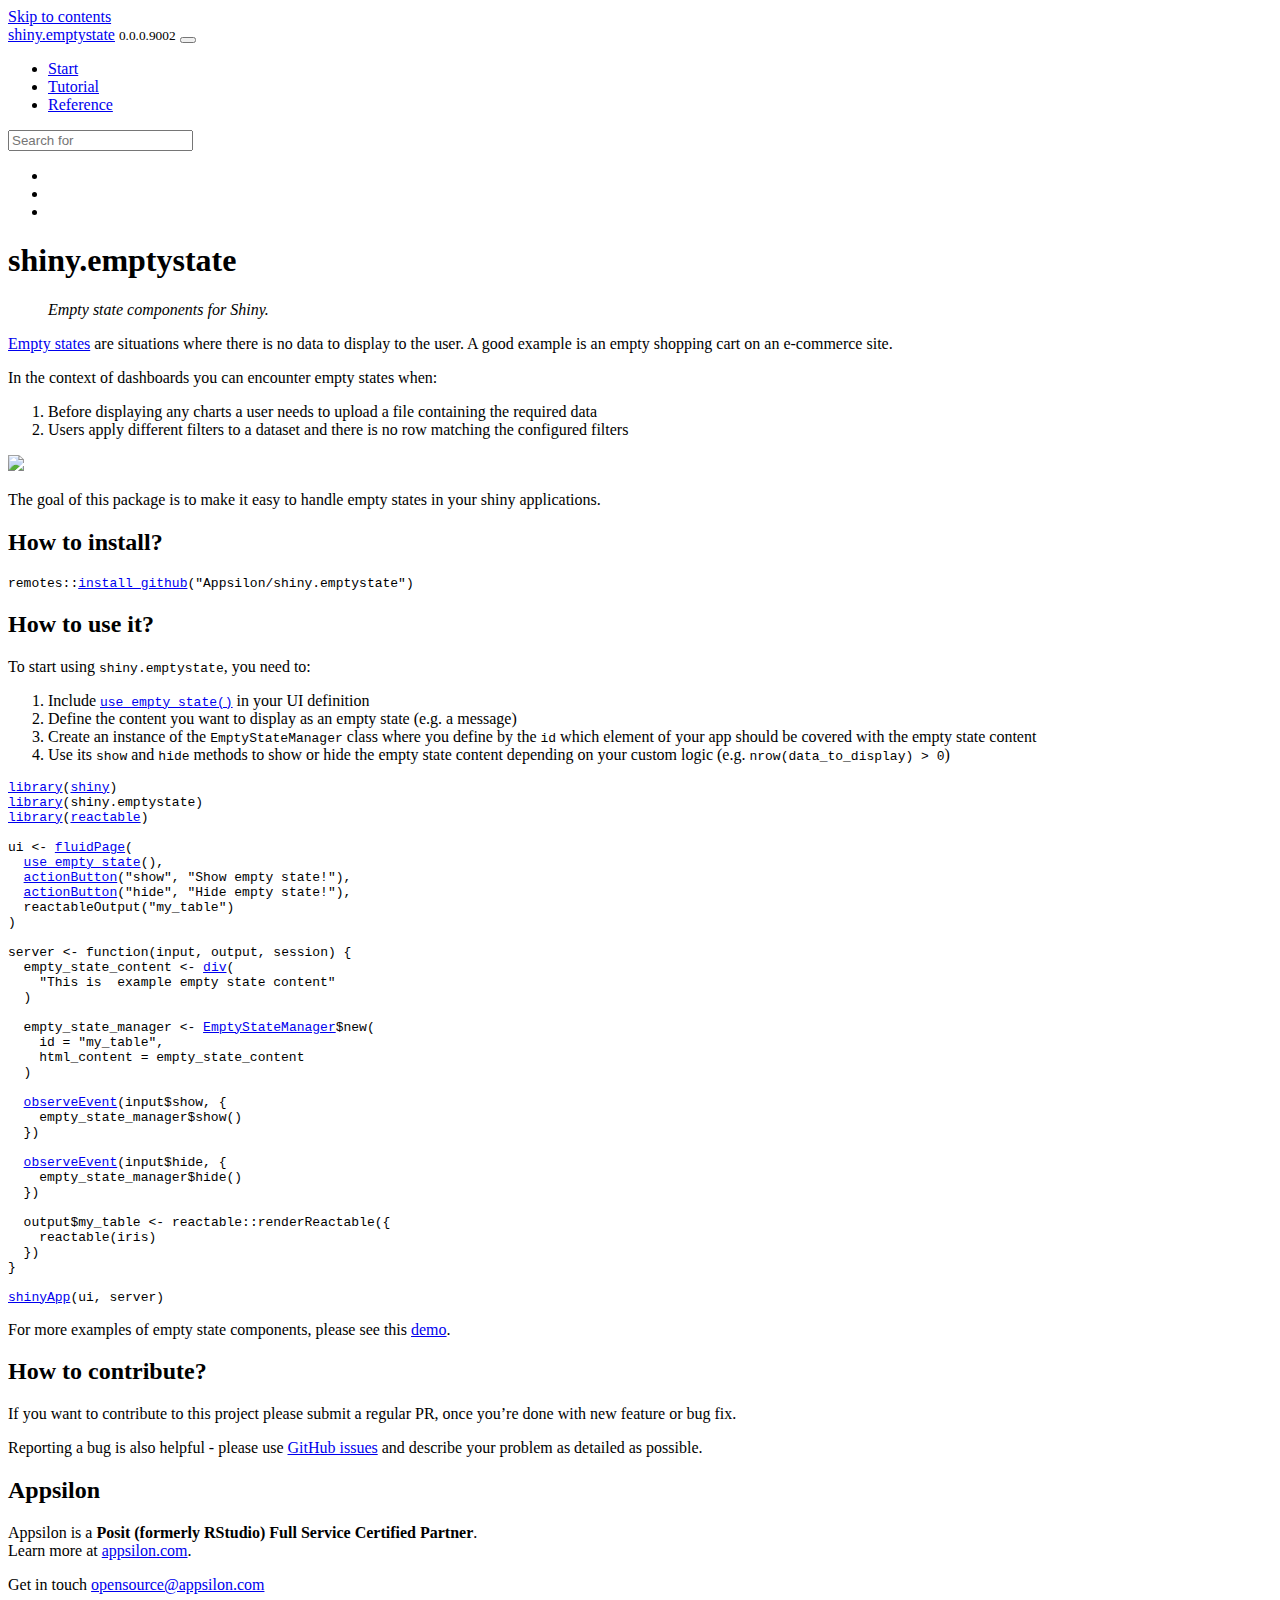
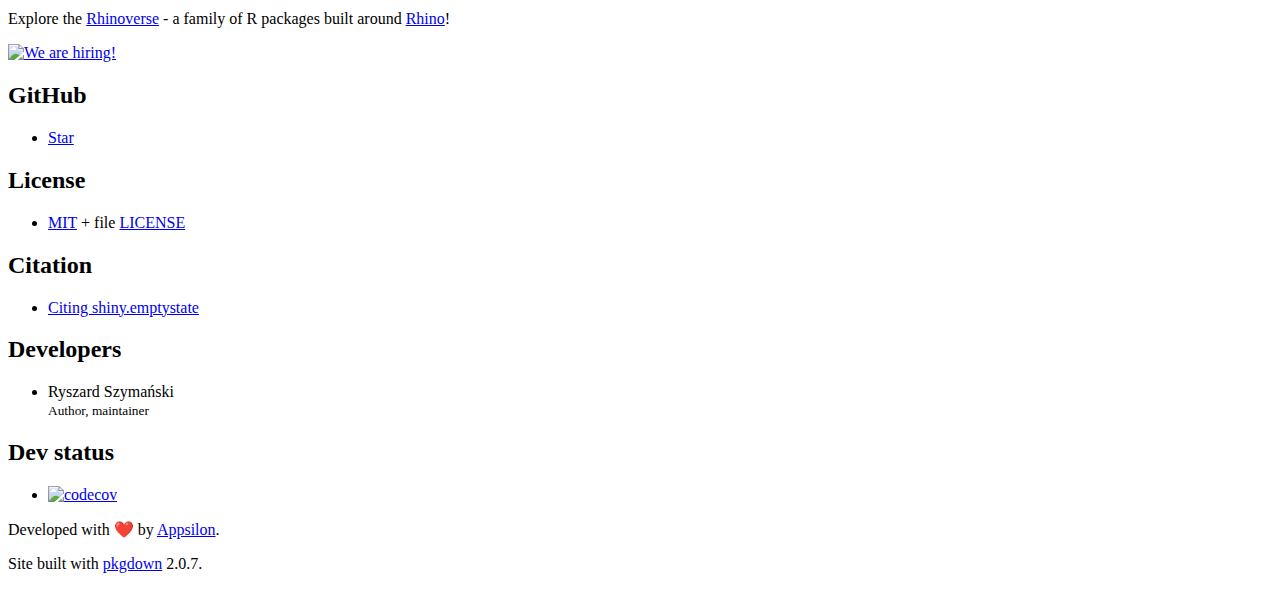
==== index.html @ c4ebd382 "Built site for shiny.emptystate: 0.0.0.9002@ca04630" ====
<!DOCTYPE html>
<!-- Generated by pkgdown: do not edit by hand --><html lang="en">
<head>
<meta http-equiv="Content-Type" content="text/html; charset=UTF-8">
<meta charset="utf-8">
<meta http-equiv="X-UA-Compatible" content="IE=edge">
<meta name="viewport" content="width=device-width, initial-scale=1, shrink-to-fit=no">
<meta name="description" content="Empty state components for Shiny.">
<title>Empty State Components for Shiny • shiny.emptystate</title>
<script src="deps/jquery-3.6.0/jquery-3.6.0.min.js"></script><meta name="viewport" content="width=device-width, initial-scale=1, shrink-to-fit=no">
<link href="deps/bootstrap-5.2.2/bootstrap.min.css" rel="stylesheet">
<script src="deps/bootstrap-5.2.2/bootstrap.bundle.min.js"></script><!-- Font Awesome icons --><link rel="stylesheet" href="https://cdnjs.cloudflare.com/ajax/libs/font-awesome/5.12.1/css/all.min.css" integrity="sha256-mmgLkCYLUQbXn0B1SRqzHar6dCnv9oZFPEC1g1cwlkk=" crossorigin="anonymous">
<link rel="stylesheet" href="https://cdnjs.cloudflare.com/ajax/libs/font-awesome/5.12.1/css/v4-shims.min.css" integrity="sha256-wZjR52fzng1pJHwx4aV2AO3yyTOXrcDW7jBpJtTwVxw=" crossorigin="anonymous">
<!-- bootstrap-toc --><script src="https://cdn.jsdelivr.net/gh/afeld/bootstrap-toc@v1.0.1/dist/bootstrap-toc.min.js" integrity="sha256-4veVQbu7//Lk5TSmc7YV48MxtMy98e26cf5MrgZYnwo=" crossorigin="anonymous"></script><!-- headroom.js --><script src="https://cdnjs.cloudflare.com/ajax/libs/headroom/0.11.0/headroom.min.js" integrity="sha256-AsUX4SJE1+yuDu5+mAVzJbuYNPHj/WroHuZ8Ir/CkE0=" crossorigin="anonymous"></script><script src="https://cdnjs.cloudflare.com/ajax/libs/headroom/0.11.0/jQuery.headroom.min.js" integrity="sha256-ZX/yNShbjqsohH1k95liqY9Gd8uOiE1S4vZc+9KQ1K4=" crossorigin="anonymous"></script><!-- clipboard.js --><script src="https://cdnjs.cloudflare.com/ajax/libs/clipboard.js/2.0.6/clipboard.min.js" integrity="sha256-inc5kl9MA1hkeYUt+EC3BhlIgyp/2jDIyBLS6k3UxPI=" crossorigin="anonymous"></script><!-- search --><script src="https://cdnjs.cloudflare.com/ajax/libs/fuse.js/6.4.6/fuse.js" integrity="sha512-zv6Ywkjyktsohkbp9bb45V6tEMoWhzFzXis+LrMehmJZZSys19Yxf1dopHx7WzIKxr5tK2dVcYmaCk2uqdjF4A==" crossorigin="anonymous"></script><script src="https://cdnjs.cloudflare.com/ajax/libs/autocomplete.js/0.38.0/autocomplete.jquery.min.js" integrity="sha512-GU9ayf+66Xx2TmpxqJpliWbT5PiGYxpaG8rfnBEk1LL8l1KGkRShhngwdXK1UgqhAzWpZHSiYPc09/NwDQIGyg==" crossorigin="anonymous"></script><script src="https://cdnjs.cloudflare.com/ajax/libs/mark.js/8.11.1/mark.min.js" integrity="sha512-5CYOlHXGh6QpOFA/TeTylKLWfB3ftPsde7AnmhuitiTX4K5SqCLBeKro6sPS8ilsz1Q4NRx3v8Ko2IBiszzdww==" crossorigin="anonymous"></script><!-- pkgdown --><script src="pkgdown.js"></script><link href="extra.css" rel="stylesheet">
<meta property="og:title" content="Empty State Components for Shiny">
<meta property="og:description" content="Empty state components for Shiny.">
<!-- mathjax --><script src="https://cdnjs.cloudflare.com/ajax/libs/mathjax/2.7.5/MathJax.js" integrity="sha256-nvJJv9wWKEm88qvoQl9ekL2J+k/RWIsaSScxxlsrv8k=" crossorigin="anonymous"></script><script src="https://cdnjs.cloudflare.com/ajax/libs/mathjax/2.7.5/config/TeX-AMS-MML_HTMLorMML.js" integrity="sha256-84DKXVJXs0/F8OTMzX4UR909+jtl4G7SPypPavF+GfA=" crossorigin="anonymous"></script><!--[if lt IE 9]>
<script src="https://oss.maxcdn.com/html5shiv/3.7.3/html5shiv.min.js"></script>
<script src="https://oss.maxcdn.com/respond/1.4.2/respond.min.js"></script>
<![endif]--><!-- Google tag (gtag.js) --><script async src="https://www.googletagmanager.com/gtag/js?id=G-HSW7SCHRHC"></script><script>
  window.dataLayer = window.dataLayer || [];
  function gtag(){dataLayer.push(arguments);}
  gtag('js', new Date());

  gtag('config', 'G-HSW7SCHRHC');
</script><!-- Google tag (gtag.js) --><script async src="https://www.googletagmanager.com/gtag/js?id=G-FQQZL5V93G"></script><script>
  window.dataLayer = window.dataLayer || [];
  function gtag(){dataLayer.push(arguments);}
  gtag('js', new Date());
  gtag('config', 'G-FQQZL5V93G');
</script><script async defer src="https://buttons.github.io/buttons.js"></script>
</head>
<body>
    <a href="#main" class="visually-hidden-focusable">Skip to contents</a>
    

    <nav class="navbar fixed-top navbar-dark navbar-expand-lg bg-primary"><div class="container">
    
    <a class="navbar-brand me-2" href="index.html">shiny.emptystate</a>

    <small class="nav-text text-muted me-auto" data-bs-toggle="tooltip" data-bs-placement="bottom" title="">0.0.0.9002</small>

    <a href="https://rhinoverse.dev" class="external-link home"><i class="fa fa-lg fa-chevron-left"></i></a>

    <button class="navbar-toggler" type="button" data-bs-toggle="collapse" data-bs-target="#navbar" aria-controls="navbar" aria-expanded="false" aria-label="Toggle navigation">
      <span class="navbar-toggler-icon"></span>
    </button>

    <div id="navbar" class="collapse navbar-collapse ms-3">
      <ul class="navbar-nav me-auto">
<li class="active nav-item">
  <a class="nav-link" href="index.html">
    <span class="fa fa-home"></span>
     
    Start
  </a>
</li>
<li class="nav-item">
  <a class="nav-link" href="articles/use-undraw-drawkit-image.html">
    <span class="fa fa-university"></span>
     
    Tutorial
  </a>
</li>
<li class="nav-item">
  <a class="nav-link" href="reference/index.html">
    <span class="fa fa-file-code-o"></span>
     
    Reference
  </a>
</li>
      </ul>
<form class="form-inline my-2 my-lg-0" role="search">
        <input type="search" class="form-control me-sm-2" aria-label="Toggle navigation" name="search-input" data-search-index="search.json" id="search-input" placeholder="Search for" autocomplete="off">
</form>

      <ul class="navbar-nav">
<li class="nav-item">
  <a class="external-link nav-link" href="https://github.com/Appsilon/shiny.emptystate">
    <span class="fa fa-github fa-lg"></span>
     
  </a>
</li>
<li class="nav-item">
  <a class="external-link nav-link" href="https://twitter.com/Appsilon">
    <span class="fa fa-twitter fa-lg"></span>
     
  </a>
</li>
<li class="nav-item">
  <a class="external-link nav-link" href="https://fosstodon.org/@appsilon">
    <span class="fab fa fab fa-mastodon fa-lg"></span>
     
  </a>
</li>
      </ul>
</div>

    
  </div>
</nav><div class="container template-home">
<div class="row">
  <main id="main" class="col-md-9"><div class="section level1">
<div class="page-header"><h1 id="shinyemptystate">shiny.emptystate<a class="anchor" aria-label="anchor" href="#shinyemptystate"></a>
</h1></div>
<blockquote>
<p><em>Empty state components for Shiny.</em></p>
</blockquote>
<!-- badges: start -->

<p><a href="https://www.nngroup.com/articles/empty-state-interface-design/" class="external-link">Empty states</a> are situations where there is no data to display to the user. A good example is an empty shopping cart on an e-commerce site.</p>
<p>In the context of dashboards you can encounter empty states when:</p>
<ol style="list-style-type: decimal">
<li>Before displaying any charts a user needs to upload a file containing the required data</li>
<li>Users apply different filters to a dataset and there is no row matching the configured filters</li>
</ol>
<p><img src="./reference/figures/file_upload_empty_state_example.gif"></p>
<p>The goal of this package is to make it easy to handle empty states in your shiny applications.</p>
<div class="section level2">
<h2 id="how-to-install">How to install?<a class="anchor" aria-label="anchor" href="#how-to-install"></a>
</h2>
<div class="sourceCode" id="cb1"><pre class="downlit sourceCode r">
<code class="sourceCode R"><span><span class="fu">remotes</span><span class="fu">::</span><span class="fu"><a href="https://remotes.r-lib.org/reference/install_github.html" class="external-link">install_github</a></span><span class="op">(</span><span class="st">"Appsilon/shiny.emptystate"</span><span class="op">)</span></span></code></pre></div>
</div>
<div class="section level2">
<h2 id="how-to-use-it">How to use it?<a class="anchor" aria-label="anchor" href="#how-to-use-it"></a>
</h2>
<p>To start using <code>shiny.emptystate</code>, you need to:</p>
<ol style="list-style-type: decimal">
<li>Include <code><a href="reference/use_empty_state.html">use_empty_state()</a></code> in your UI definition</li>
<li>Define the content you want to display as an empty state (e.g. a message)</li>
<li>Create an instance of the <code>EmptyStateManager</code> class where you define by the <code>id</code> which element of your app should be covered with the empty state content</li>
<li>Use its <code>show</code> and <code>hide</code> methods to show or hide the empty state content depending on your custom logic (e.g. <code>nrow(data_to_display) &gt; 0</code>)</li>
</ol>
<div class="sourceCode" id="cb2"><pre class="downlit sourceCode r">
<code class="sourceCode R"><span><span class="kw"><a href="https://rdrr.io/r/base/library.html" class="external-link">library</a></span><span class="op">(</span><span class="va"><a href="https://shiny.posit.co/" class="external-link">shiny</a></span><span class="op">)</span></span>
<span><span class="kw"><a href="https://rdrr.io/r/base/library.html" class="external-link">library</a></span><span class="op">(</span><span class="va">shiny.emptystate</span><span class="op">)</span></span>
<span><span class="kw"><a href="https://rdrr.io/r/base/library.html" class="external-link">library</a></span><span class="op">(</span><span class="va"><a href="https://glin.github.io/reactable/" class="external-link">reactable</a></span><span class="op">)</span></span>
<span></span>
<span><span class="va">ui</span> <span class="op">&lt;-</span> <span class="fu"><a href="https://rdrr.io/pkg/shiny/man/fluidPage.html" class="external-link">fluidPage</a></span><span class="op">(</span></span>
<span>  <span class="fu"><a href="reference/use_empty_state.html">use_empty_state</a></span><span class="op">(</span><span class="op">)</span>,</span>
<span>  <span class="fu"><a href="https://rdrr.io/pkg/shiny/man/actionButton.html" class="external-link">actionButton</a></span><span class="op">(</span><span class="st">"show"</span>, <span class="st">"Show empty state!"</span><span class="op">)</span>,</span>
<span>  <span class="fu"><a href="https://rdrr.io/pkg/shiny/man/actionButton.html" class="external-link">actionButton</a></span><span class="op">(</span><span class="st">"hide"</span>, <span class="st">"Hide empty state!"</span><span class="op">)</span>,</span>
<span>  <span class="fu">reactableOutput</span><span class="op">(</span><span class="st">"my_table"</span><span class="op">)</span></span>
<span><span class="op">)</span></span>
<span></span>
<span><span class="va">server</span> <span class="op">&lt;-</span> <span class="kw">function</span><span class="op">(</span><span class="va">input</span>, <span class="va">output</span>, <span class="va">session</span><span class="op">)</span> <span class="op">{</span></span>
<span>  <span class="va">empty_state_content</span> <span class="op">&lt;-</span> <span class="fu"><a href="https://rstudio.github.io/htmltools/reference/builder.html" class="external-link">div</a></span><span class="op">(</span></span>
<span>    <span class="st">"This is  example empty state content"</span></span>
<span>  <span class="op">)</span></span>
<span></span>
<span>  <span class="va">empty_state_manager</span> <span class="op">&lt;-</span> <span class="va"><a href="reference/EmptyStateManager.html">EmptyStateManager</a></span><span class="op">$</span><span class="fu">new</span><span class="op">(</span></span>
<span>    id <span class="op">=</span> <span class="st">"my_table"</span>,</span>
<span>    html_content <span class="op">=</span> <span class="va">empty_state_content</span></span>
<span>  <span class="op">)</span></span>
<span></span>
<span>  <span class="fu"><a href="https://rdrr.io/pkg/shiny/man/observeEvent.html" class="external-link">observeEvent</a></span><span class="op">(</span><span class="va">input</span><span class="op">$</span><span class="va">show</span>, <span class="op">{</span></span>
<span>    <span class="va">empty_state_manager</span><span class="op">$</span><span class="fu">show</span><span class="op">(</span><span class="op">)</span></span>
<span>  <span class="op">}</span><span class="op">)</span></span>
<span></span>
<span>  <span class="fu"><a href="https://rdrr.io/pkg/shiny/man/observeEvent.html" class="external-link">observeEvent</a></span><span class="op">(</span><span class="va">input</span><span class="op">$</span><span class="va">hide</span>, <span class="op">{</span></span>
<span>    <span class="va">empty_state_manager</span><span class="op">$</span><span class="fu">hide</span><span class="op">(</span><span class="op">)</span></span>
<span>  <span class="op">}</span><span class="op">)</span></span>
<span></span>
<span>  <span class="va">output</span><span class="op">$</span><span class="va">my_table</span> <span class="op">&lt;-</span> <span class="fu">reactable</span><span class="fu">::</span><span class="fu">renderReactable</span><span class="op">(</span><span class="op">{</span></span>
<span>    <span class="fu">reactable</span><span class="op">(</span><span class="va">iris</span><span class="op">)</span></span>
<span>  <span class="op">}</span><span class="op">)</span></span>
<span><span class="op">}</span></span>
<span></span>
<span><span class="fu"><a href="https://rdrr.io/pkg/shiny/man/shinyApp.html" class="external-link">shinyApp</a></span><span class="op">(</span><span class="va">ui</span>, <span class="va">server</span><span class="op">)</span></span></code></pre></div>
<p>For more examples of empty state components, please see this <a href="https://connect.appsilon.com/shiny-emptystate-demo/" class="external-link">demo</a>.</p>
</div>
<div class="section level2">
<h2 id="how-to-contribute">How to contribute?<a class="anchor" aria-label="anchor" href="#how-to-contribute"></a>
</h2>
<p>If you want to contribute to this project please submit a regular PR, once you’re done with new feature or bug fix.</p>
<p>Reporting a bug is also helpful - please use <a href="https://github.com/Appsilon/shiny.emptystate/issues" class="external-link">GitHub issues</a> and describe your problem as detailed as possible.</p>
</div>
<div class="section level2">
<h2 id="appsilon">Appsilon<a class="anchor" aria-label="anchor" href="#appsilon"></a>
</h2>
<p><img src="https://avatars0.githubusercontent.com/u/6096772" align="right" alt="" width="6%"></p>
<p>Appsilon is a <strong>Posit (formerly RStudio) Full Service Certified Partner</strong>.<br> Learn more at <a href="https://appsilon.com" class="external-link">appsilon.com</a>.</p>
<p>Get in touch <a href="mailto:opensource@appsilon.com">opensource@appsilon.com</a></p>
<p>Explore the <a href="https://rhinoverse.dev" class="external-link">Rhinoverse</a> - a family of R packages built around <a href="https://appsilon.github.io/rhino/" class="external-link">Rhino</a>!</p>
<p><a href="https://appsilon.com/careers/" target="_blank" class="external-link"><img src="https://raw.githubusercontent.com/Appsilon/website-cdn/gh-pages/WeAreHiring1.png" alt="We are hiring!"></a></p>
</div>
</div>
  </main><aside class="col-md-3"><div class="github">
<h2 data-toc-skip>GitHub</h2>
<ul class="list-unstyled">
<li><p><a class="external-link github-button" href="https://github.com/appsilon/shiny.emptystate" data-size="large" data-show-count="true" aria-label="Star appsilon/shiny.emptystate on GitHub">Star</a></p></li>
</ul>
</div>

<div class="license">
<h2 data-toc-skip>License</h2>
<ul class="list-unstyled">
<li>
<a href="https://opensource.org/licenses/mit-license.php" class="external-link">MIT</a> + file <a href="LICENSE-text.html">LICENSE</a>
</li>
</ul>
</div>


<div class="citation">
<h2 data-toc-skip>Citation</h2>
<ul class="list-unstyled">
<li><a href="authors.html#citation">Citing shiny.emptystate</a></li>
</ul>
</div>

<div class="developers">
<h2 data-toc-skip>Developers</h2>
<ul class="list-unstyled">
<li>Ryszard Szymański <br><small class="roles"> Author, maintainer </small>  </li>
</ul>
</div>

<div class="dev-status">
<h2 data-toc-skip>Dev status</h2>
<ul class="list-unstyled">
<li><a href="https://app.codecov.io/gh/Appsilon/shiny.emptystate/" class="external-link"><img src="https://codecov.io/gh/Appsilon/shiny.emptystate/branch/main/graph/badge.svg" alt="codecov"></a></li>
</ul>
</div>

  </aside>
</div>


    <footer><div class="pkgdown-footer-left">
  <p></p>
<p>Developed with <span class="emoji" data-emoji="heart">❤️</span> by <a href="https://appsilon.com" class="external-link">Appsilon</a>.</p>
</div>

<div class="pkgdown-footer-right">
  <p></p>
<p>Site built with <a href="https://pkgdown.r-lib.org/" class="external-link">pkgdown</a> 2.0.7.</p>
</div>

    </footer>
</div>

  

  

  </body>
</html>
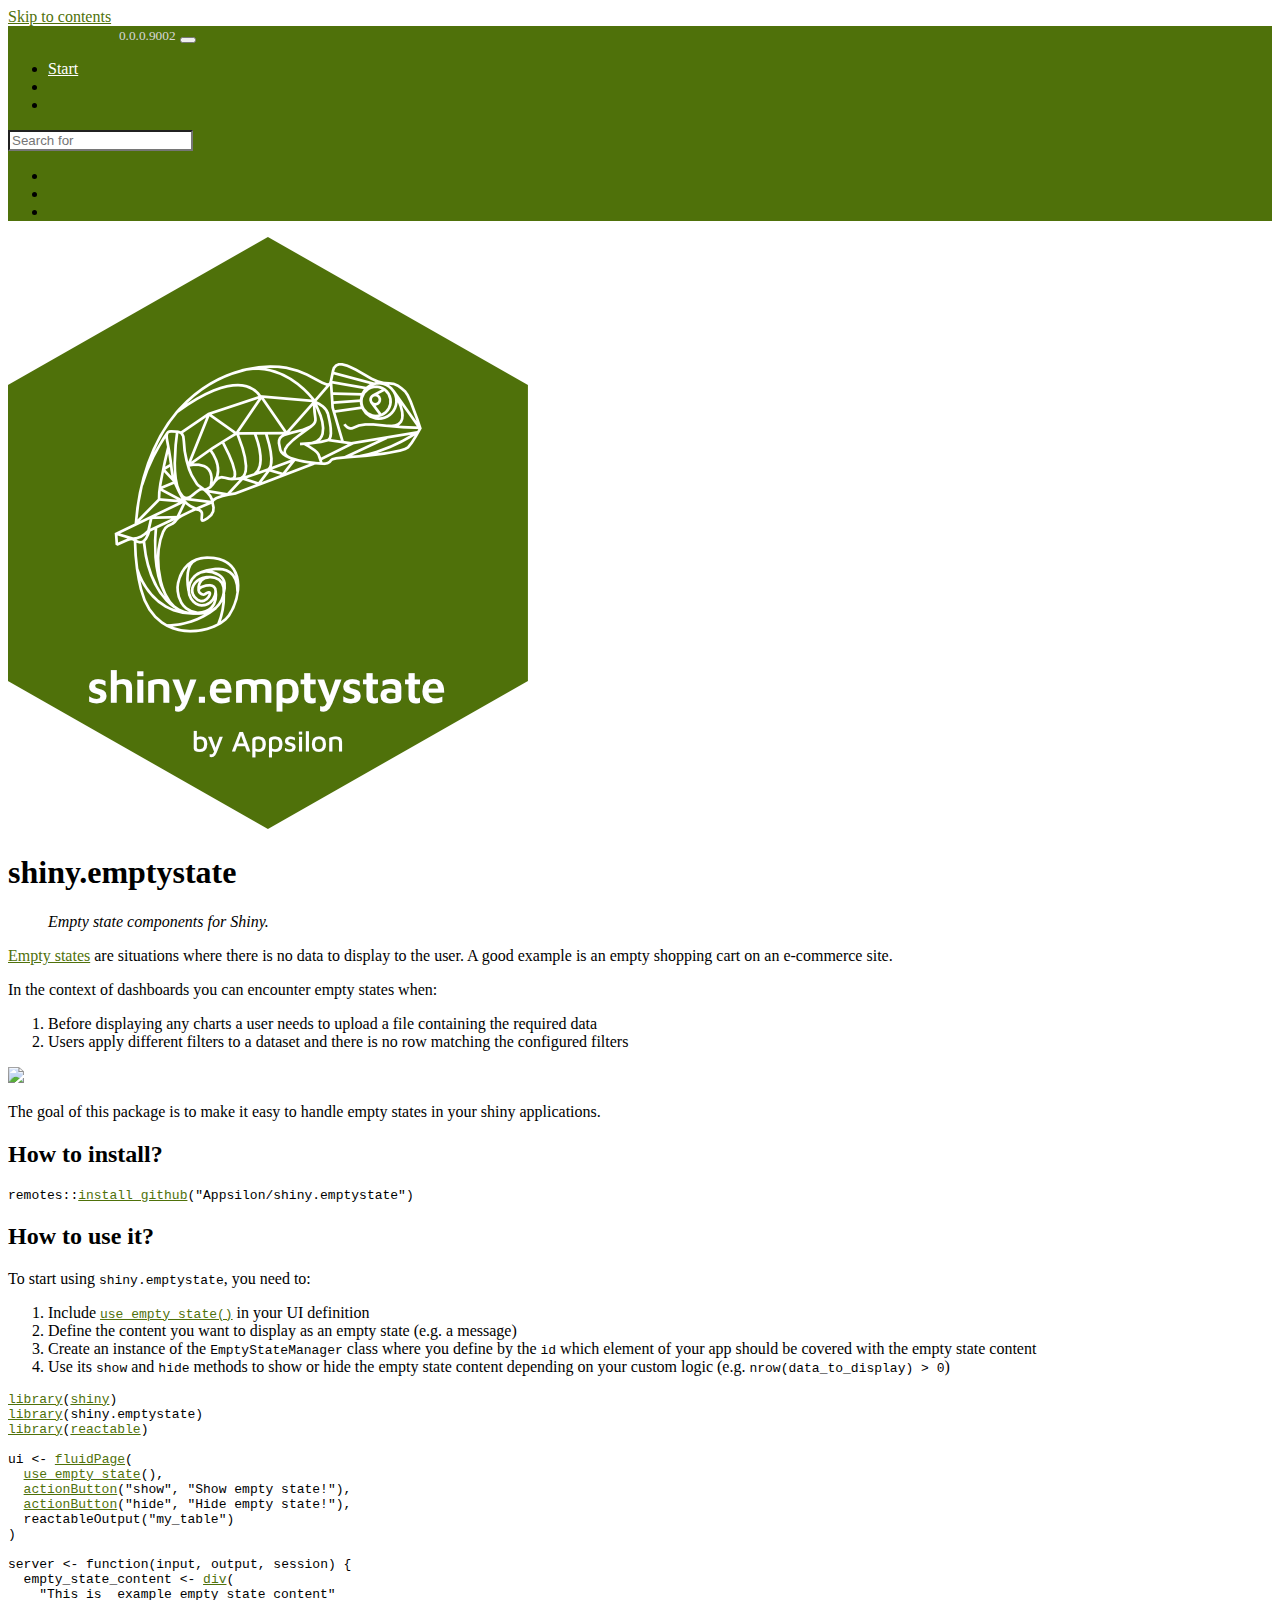
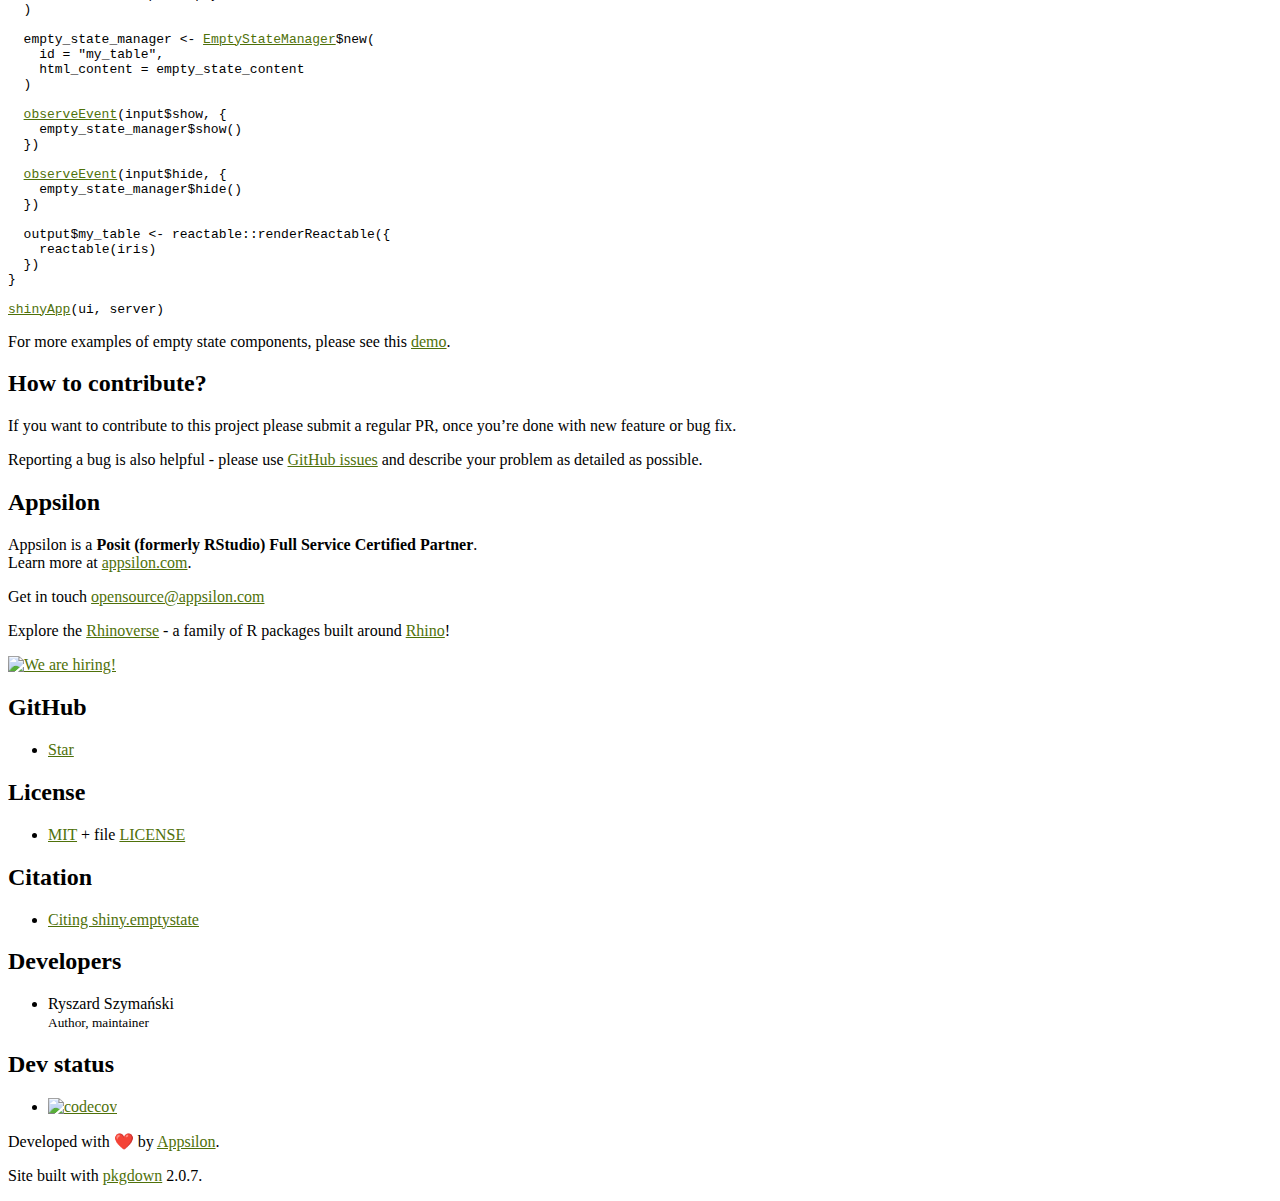
==== commit 633f5ffd: "Built site for shiny.emptystate: 0.0.0.9002@f5397f0" ====
--- a/index.html
+++ b/index.html
@@ -7,6 +7,12 @@
 <meta name="viewport" content="width=device-width, initial-scale=1, shrink-to-fit=no">
 <meta name="description" content="Empty state components for Shiny.">
 <title>Empty State Components for Shiny • shiny.emptystate</title>
+<!-- favicons --><link rel="icon" type="image/png" sizes="16x16" href="favicon-16x16.png">
+<link rel="icon" type="image/png" sizes="32x32" href="favicon-32x32.png">
+<link rel="apple-touch-icon" type="image/png" sizes="180x180" href="apple-touch-icon.png">
+<link rel="apple-touch-icon" type="image/png" sizes="120x120" href="apple-touch-icon-120x120.png">
+<link rel="apple-touch-icon" type="image/png" sizes="76x76" href="apple-touch-icon-76x76.png">
+<link rel="apple-touch-icon" type="image/png" sizes="60x60" href="apple-touch-icon-60x60.png">
 <script src="deps/jquery-3.6.0/jquery-3.6.0.min.js"></script><meta name="viewport" content="width=device-width, initial-scale=1, shrink-to-fit=no">
 <link href="deps/bootstrap-5.2.2/bootstrap.min.css" rel="stylesheet">
 <script src="deps/bootstrap-5.2.2/bootstrap.bundle.min.js"></script><!-- Font Awesome icons --><link rel="stylesheet" href="https://cdnjs.cloudflare.com/ajax/libs/font-awesome/5.12.1/css/all.min.css" integrity="sha256-mmgLkCYLUQbXn0B1SRqzHar6dCnv9oZFPEC1g1cwlkk=" crossorigin="anonymous">
@@ -14,6 +20,7 @@
 <!-- bootstrap-toc --><script src="https://cdn.jsdelivr.net/gh/afeld/bootstrap-toc@v1.0.1/dist/bootstrap-toc.min.js" integrity="sha256-4veVQbu7//Lk5TSmc7YV48MxtMy98e26cf5MrgZYnwo=" crossorigin="anonymous"></script><!-- headroom.js --><script src="https://cdnjs.cloudflare.com/ajax/libs/headroom/0.11.0/headroom.min.js" integrity="sha256-AsUX4SJE1+yuDu5+mAVzJbuYNPHj/WroHuZ8Ir/CkE0=" crossorigin="anonymous"></script><script src="https://cdnjs.cloudflare.com/ajax/libs/headroom/0.11.0/jQuery.headroom.min.js" integrity="sha256-ZX/yNShbjqsohH1k95liqY9Gd8uOiE1S4vZc+9KQ1K4=" crossorigin="anonymous"></script><!-- clipboard.js --><script src="https://cdnjs.cloudflare.com/ajax/libs/clipboard.js/2.0.6/clipboard.min.js" integrity="sha256-inc5kl9MA1hkeYUt+EC3BhlIgyp/2jDIyBLS6k3UxPI=" crossorigin="anonymous"></script><!-- search --><script src="https://cdnjs.cloudflare.com/ajax/libs/fuse.js/6.4.6/fuse.js" integrity="sha512-zv6Ywkjyktsohkbp9bb45V6tEMoWhzFzXis+LrMehmJZZSys19Yxf1dopHx7WzIKxr5tK2dVcYmaCk2uqdjF4A==" crossorigin="anonymous"></script><script src="https://cdnjs.cloudflare.com/ajax/libs/autocomplete.js/0.38.0/autocomplete.jquery.min.js" integrity="sha512-GU9ayf+66Xx2TmpxqJpliWbT5PiGYxpaG8rfnBEk1LL8l1KGkRShhngwdXK1UgqhAzWpZHSiYPc09/NwDQIGyg==" crossorigin="anonymous"></script><script src="https://cdnjs.cloudflare.com/ajax/libs/mark.js/8.11.1/mark.min.js" integrity="sha512-5CYOlHXGh6QpOFA/TeTylKLWfB3ftPsde7AnmhuitiTX4K5SqCLBeKro6sPS8ilsz1Q4NRx3v8Ko2IBiszzdww==" crossorigin="anonymous"></script><!-- pkgdown --><script src="pkgdown.js"></script><link href="extra.css" rel="stylesheet">
 <meta property="og:title" content="Empty State Components for Shiny">
 <meta property="og:description" content="Empty state components for Shiny.">
+<meta property="og:image" content="https://appsilon.github.io/shiny.emptystate/logo.png">
 <!-- mathjax --><script src="https://cdnjs.cloudflare.com/ajax/libs/mathjax/2.7.5/MathJax.js" integrity="sha256-nvJJv9wWKEm88qvoQl9ekL2J+k/RWIsaSScxxlsrv8k=" crossorigin="anonymous"></script><script src="https://cdnjs.cloudflare.com/ajax/libs/mathjax/2.7.5/config/TeX-AMS-MML_HTMLorMML.js" integrity="sha256-84DKXVJXs0/F8OTMzX4UR909+jtl4G7SPypPavF+GfA=" crossorigin="anonymous"></script><!--[if lt IE 9]>
 <script src="https://oss.maxcdn.com/html5shiv/3.7.3/html5shiv.min.js"></script>
 <script src="https://oss.maxcdn.com/respond/1.4.2/respond.min.js"></script>
@@ -101,8 +108,11 @@
 </nav><div class="container template-home">
 <div class="row">
   <main id="main" class="col-md-9"><div class="section level1">
-<div class="page-header"><h1 id="shinyemptystate">shiny.emptystate<a class="anchor" aria-label="anchor" href="#shinyemptystate"></a>
-</h1></div>
+<div class="page-header">
+<img src="logo.png" class="logo" alt=""><h1 id="shinyemptystate-">shiny.emptystate 
+<a class="anchor" aria-label="anchor" href="#shinyemptystate-"></a>
+</h1>
+</div>
 <blockquote>
 <p><em>Empty state components for Shiny.</em></p>
 </blockquote>
--- a/extra.css
+++ b/extra.css
@@ -0,0 +1,49 @@
+:root {
+  --primary-color: #4F710A;
+}
+
+.navbar {
+  background-color: var(--primary-color) !important;
+}
+
+#navbar > ul.navbar-nav > li.nav-item a:hover {
+  background-color: var(--primary-color) !important;
+}
+
+.navbar-dark .navbar-nav .active>.nav-link {
+  background-color: var(--primary-color) !important;
+  color: #fff;
+}
+
+.navbar-dark input[type="search"] {
+  background-color: #fff !important;
+  color: #444 !important;
+}
+
+nav .text-muted {
+  color: #d8d8d8 !important;
+}
+
+a {
+  color: var(--primary-color);
+}
+
+a:hover {
+  color: #2c2b2b;
+}
+
+button.btn.btn-primary.btn-copy-ex {
+  background-color: var(--primary-color);
+  border-color: var(--primary-color);
+}
+
+.home {
+  left: 0px;
+  position: absolute;
+  padding: 8px 30px;
+  color: rgba(255,255,255,0.55);
+}
+
+.home:hover {
+  color: rgba(255,255,255,0.9);
+}
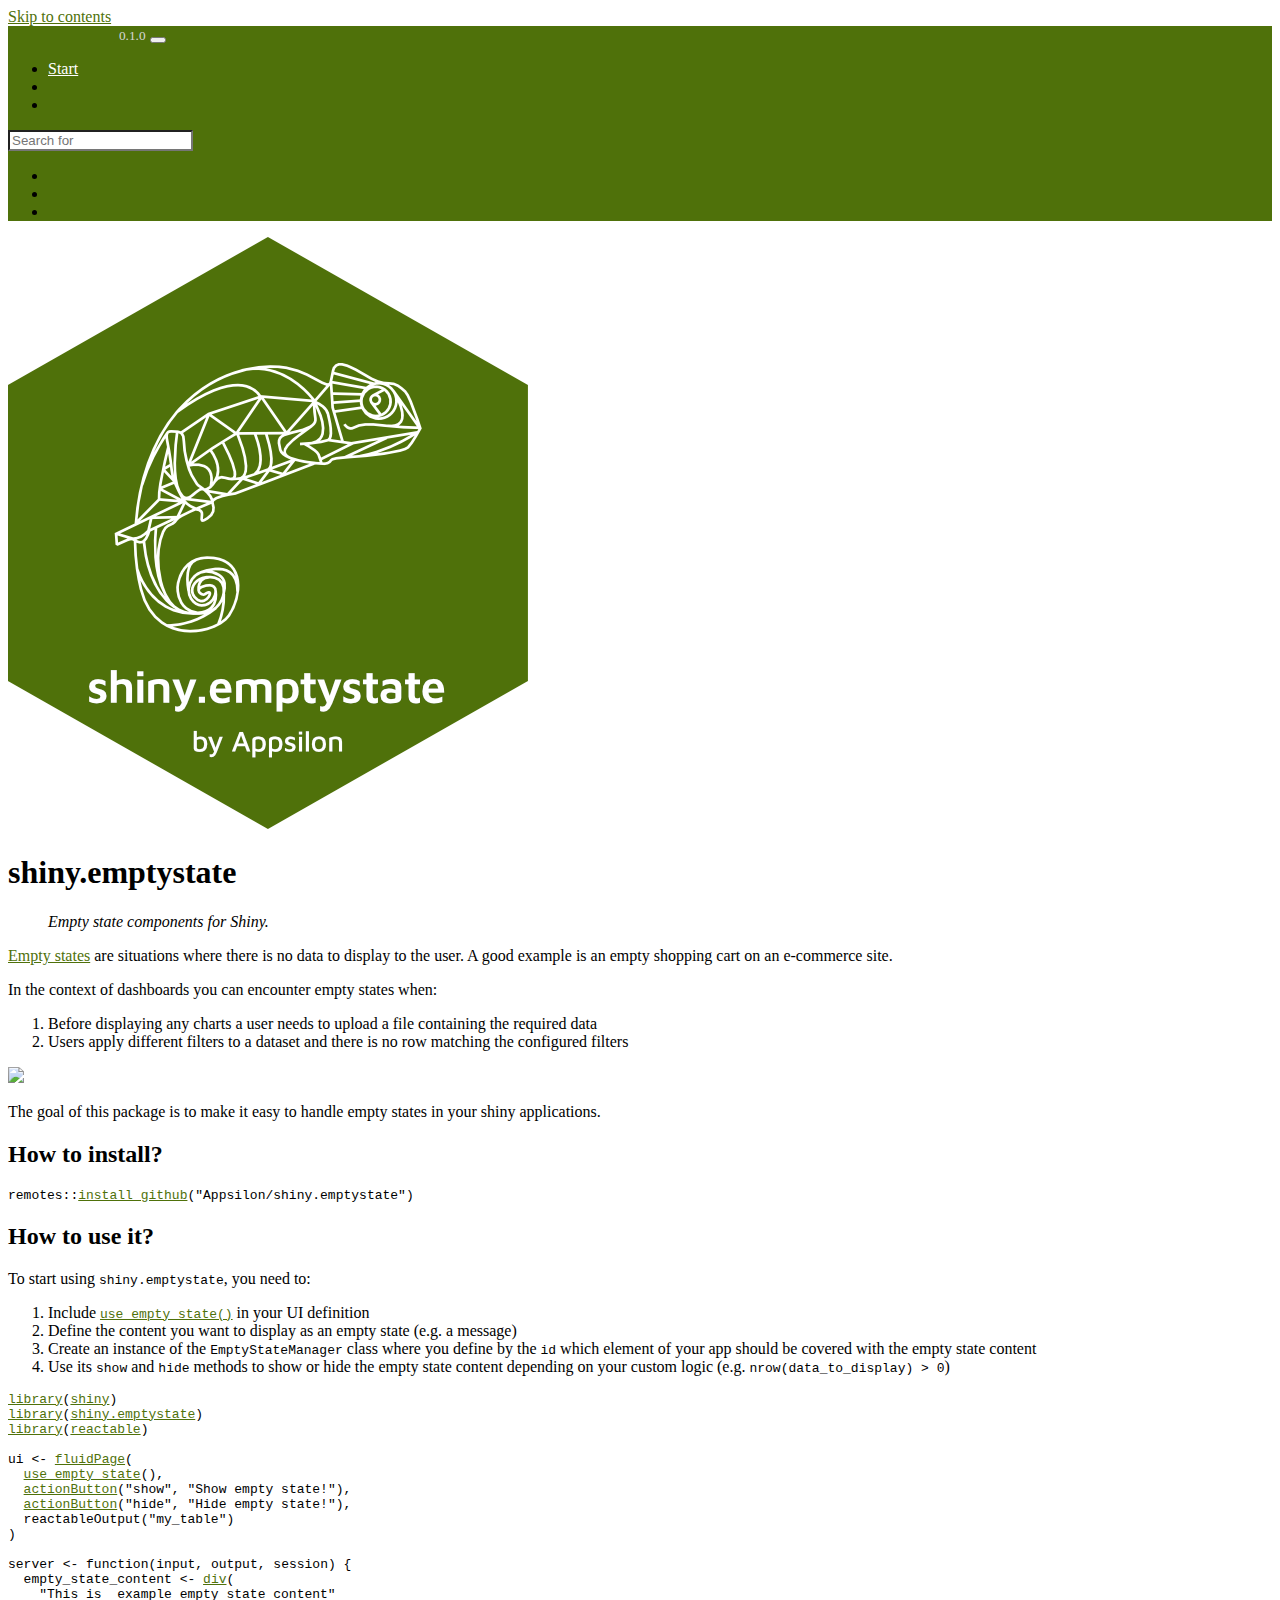
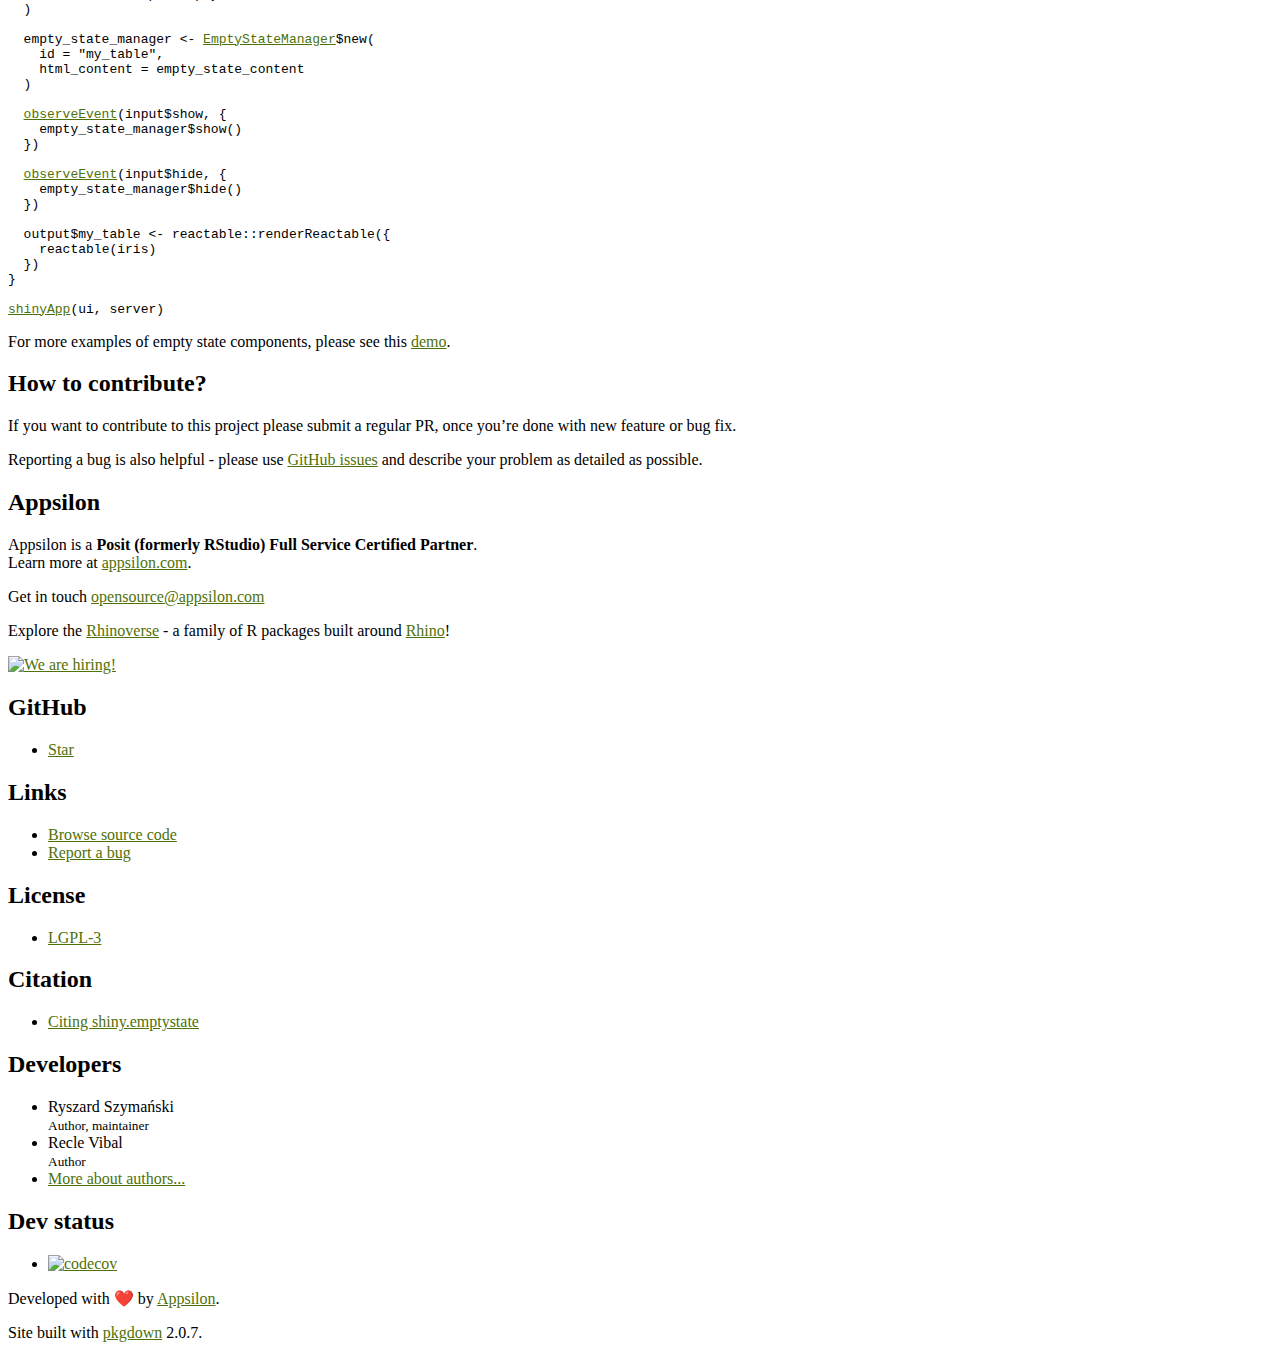
==== commit f67bcb9e: "Built site for shiny.emptystate: 0.1.0@df79a28" ====
--- a/index.html
+++ b/index.html
@@ -5,7 +5,7 @@
 <meta charset="utf-8">
 <meta http-equiv="X-UA-Compatible" content="IE=edge">
 <meta name="viewport" content="width=device-width, initial-scale=1, shrink-to-fit=no">
-<meta name="description" content="Empty state components for Shiny.">
+<meta name="description" content="Make it easy to handle empty states in your Shiny applications.">
 <title>Empty State Components for Shiny • shiny.emptystate</title>
 <!-- favicons --><link rel="icon" type="image/png" sizes="16x16" href="favicon-16x16.png">
 <link rel="icon" type="image/png" sizes="32x32" href="favicon-32x32.png">
@@ -19,7 +19,7 @@
 <link rel="stylesheet" href="https://cdnjs.cloudflare.com/ajax/libs/font-awesome/5.12.1/css/v4-shims.min.css" integrity="sha256-wZjR52fzng1pJHwx4aV2AO3yyTOXrcDW7jBpJtTwVxw=" crossorigin="anonymous">
 <!-- bootstrap-toc --><script src="https://cdn.jsdelivr.net/gh/afeld/bootstrap-toc@v1.0.1/dist/bootstrap-toc.min.js" integrity="sha256-4veVQbu7//Lk5TSmc7YV48MxtMy98e26cf5MrgZYnwo=" crossorigin="anonymous"></script><!-- headroom.js --><script src="https://cdnjs.cloudflare.com/ajax/libs/headroom/0.11.0/headroom.min.js" integrity="sha256-AsUX4SJE1+yuDu5+mAVzJbuYNPHj/WroHuZ8Ir/CkE0=" crossorigin="anonymous"></script><script src="https://cdnjs.cloudflare.com/ajax/libs/headroom/0.11.0/jQuery.headroom.min.js" integrity="sha256-ZX/yNShbjqsohH1k95liqY9Gd8uOiE1S4vZc+9KQ1K4=" crossorigin="anonymous"></script><!-- clipboard.js --><script src="https://cdnjs.cloudflare.com/ajax/libs/clipboard.js/2.0.6/clipboard.min.js" integrity="sha256-inc5kl9MA1hkeYUt+EC3BhlIgyp/2jDIyBLS6k3UxPI=" crossorigin="anonymous"></script><!-- search --><script src="https://cdnjs.cloudflare.com/ajax/libs/fuse.js/6.4.6/fuse.js" integrity="sha512-zv6Ywkjyktsohkbp9bb45V6tEMoWhzFzXis+LrMehmJZZSys19Yxf1dopHx7WzIKxr5tK2dVcYmaCk2uqdjF4A==" crossorigin="anonymous"></script><script src="https://cdnjs.cloudflare.com/ajax/libs/autocomplete.js/0.38.0/autocomplete.jquery.min.js" integrity="sha512-GU9ayf+66Xx2TmpxqJpliWbT5PiGYxpaG8rfnBEk1LL8l1KGkRShhngwdXK1UgqhAzWpZHSiYPc09/NwDQIGyg==" crossorigin="anonymous"></script><script src="https://cdnjs.cloudflare.com/ajax/libs/mark.js/8.11.1/mark.min.js" integrity="sha512-5CYOlHXGh6QpOFA/TeTylKLWfB3ftPsde7AnmhuitiTX4K5SqCLBeKro6sPS8ilsz1Q4NRx3v8Ko2IBiszzdww==" crossorigin="anonymous"></script><!-- pkgdown --><script src="pkgdown.js"></script><link href="extra.css" rel="stylesheet">
 <meta property="og:title" content="Empty State Components for Shiny">
-<meta property="og:description" content="Empty state components for Shiny.">
+<meta property="og:description" content="Make it easy to handle empty states in your Shiny applications.">
 <meta property="og:image" content="https://appsilon.github.io/shiny.emptystate/logo.png">
 <!-- mathjax --><script src="https://cdnjs.cloudflare.com/ajax/libs/mathjax/2.7.5/MathJax.js" integrity="sha256-nvJJv9wWKEm88qvoQl9ekL2J+k/RWIsaSScxxlsrv8k=" crossorigin="anonymous"></script><script src="https://cdnjs.cloudflare.com/ajax/libs/mathjax/2.7.5/config/TeX-AMS-MML_HTMLorMML.js" integrity="sha256-84DKXVJXs0/F8OTMzX4UR909+jtl4G7SPypPavF+GfA=" crossorigin="anonymous"></script><!--[if lt IE 9]>
 <script src="https://oss.maxcdn.com/html5shiv/3.7.3/html5shiv.min.js"></script>
@@ -45,7 +45,7 @@
     
     <a class="navbar-brand me-2" href="index.html">shiny.emptystate</a>
 
-    <small class="nav-text text-muted me-auto" data-bs-toggle="tooltip" data-bs-placement="bottom" title="">0.0.0.9002</small>
+    <small class="nav-text text-muted me-auto" data-bs-toggle="tooltip" data-bs-placement="bottom" title="">0.1.0</small>
 
     <a href="https://rhinoverse.dev" class="external-link home"><i class="fa fa-lg fa-chevron-left"></i></a>
 
@@ -144,7 +144,7 @@
 </ol>
 <div class="sourceCode" id="cb2"><pre class="downlit sourceCode r">
 <code class="sourceCode R"><span><span class="kw"><a href="https://rdrr.io/r/base/library.html" class="external-link">library</a></span><span class="op">(</span><span class="va"><a href="https://shiny.posit.co/" class="external-link">shiny</a></span><span class="op">)</span></span>
-<span><span class="kw"><a href="https://rdrr.io/r/base/library.html" class="external-link">library</a></span><span class="op">(</span><span class="va">shiny.emptystate</span><span class="op">)</span></span>
+<span><span class="kw"><a href="https://rdrr.io/r/base/library.html" class="external-link">library</a></span><span class="op">(</span><span class="va"><a href="https://appsilon.github.io/shiny.emptystate/">shiny.emptystate</a></span><span class="op">)</span></span>
 <span><span class="kw"><a href="https://rdrr.io/r/base/library.html" class="external-link">library</a></span><span class="op">(</span><span class="va"><a href="https://glin.github.io/reactable/" class="external-link">reactable</a></span><span class="op">)</span></span>
 <span></span>
 <span><span class="va">ui</span> <span class="op">&lt;-</span> <span class="fu"><a href="https://rdrr.io/pkg/shiny/man/fluidPage.html" class="external-link">fluidPage</a></span><span class="op">(</span></span>
@@ -203,12 +203,18 @@
 </ul>
 </div>
 
+<div class="links">
+<h2 data-toc-skip>Links</h2>
+<ul class="list-unstyled">
+<li><a href="https://github.com/Appsilon/shiny.emptystate/" class="external-link">Browse source code</a></li>
+<li><a href="https://github.com/Appsilon/shiny.emptystate/issues" class="external-link">Report a bug</a></li>
+</ul>
+</div>
+
 <div class="license">
 <h2 data-toc-skip>License</h2>
 <ul class="list-unstyled">
-<li>
-<a href="https://opensource.org/licenses/mit-license.php" class="external-link">MIT</a> + file <a href="LICENSE-text.html">LICENSE</a>
-</li>
+<li><a href="https://www.r-project.org/Licenses/LGPL-3" class="external-link">LGPL-3</a></li>
 </ul>
 </div>
 
@@ -224,6 +230,8 @@
 <h2 data-toc-skip>Developers</h2>
 <ul class="list-unstyled">
 <li>Ryszard Szymański <br><small class="roles"> Author, maintainer </small>  </li>
+<li>Recle Vibal <br><small class="roles"> Author </small>  </li>
+<li><a href="authors.html">More about authors...</a></li>
 </ul>
 </div>
 
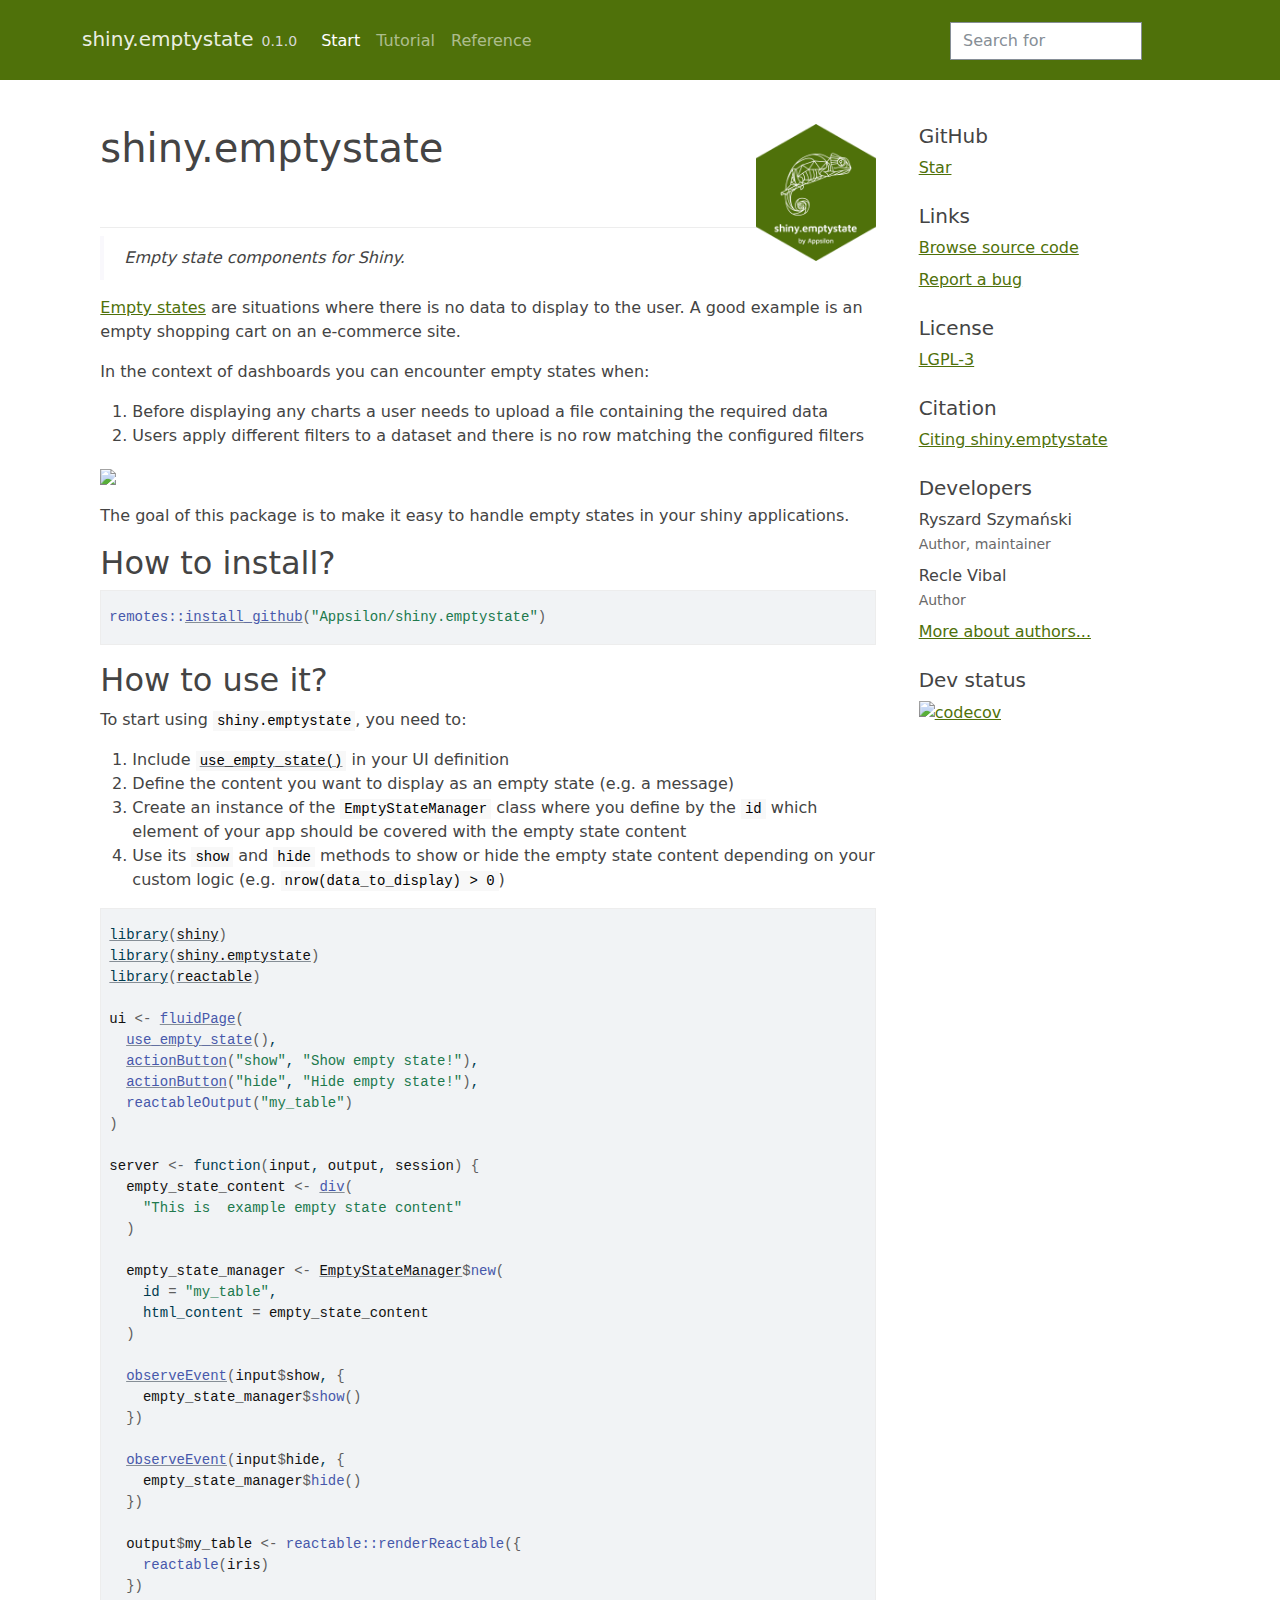
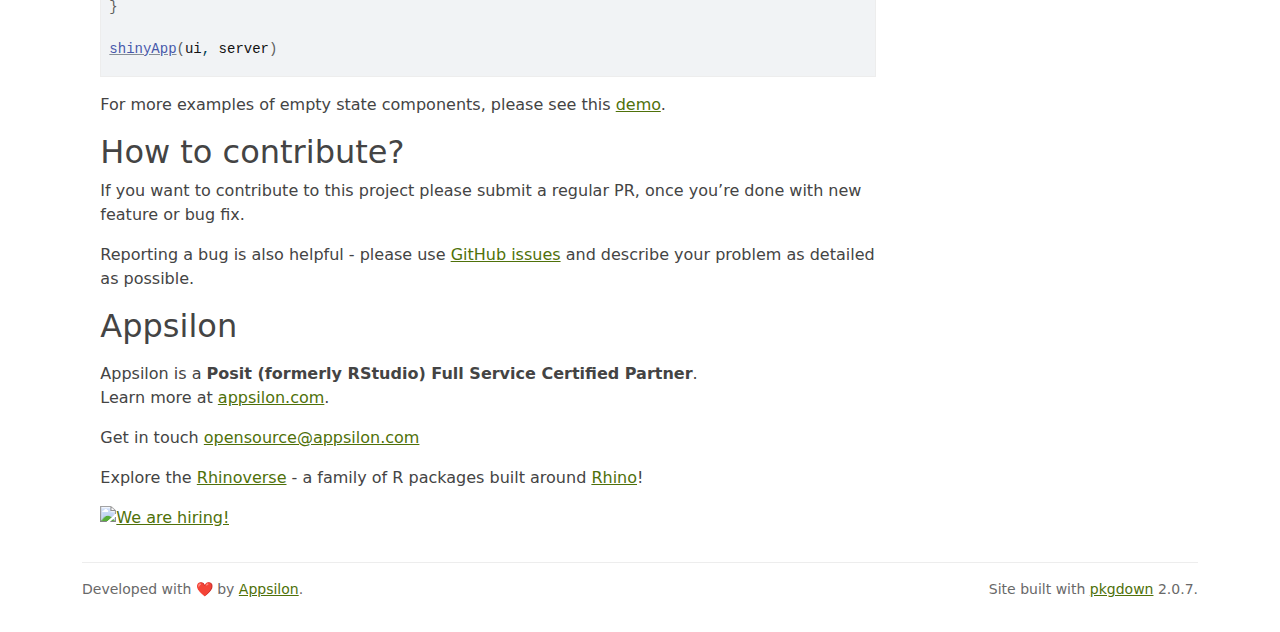
==== commit 6faff315: "Built site for shiny.emptystate: 0.1.0@95917d1" ====
--- a/index.html
+++ b/index.html
@@ -5,7 +5,11 @@
 <meta charset="utf-8">
 <meta http-equiv="X-UA-Compatible" content="IE=edge">
 <meta name="viewport" content="width=device-width, initial-scale=1, shrink-to-fit=no">
-<meta name="description" content="Make it easy to handle empty states in your Shiny applications.">
+<meta name="description" content="
+    This package offers a comprehensive solution for managing empty states in Shiny applications.
+    It provides tools to create both default and customizable components for scenarios where
+    data is absent or doesn't match user-defined filters. The package prioritizes user experience,
+    ensuring clarity and consistency even when data is not available to display.">
 <title>Empty State Components for Shiny • shiny.emptystate</title>
 <!-- favicons --><link rel="icon" type="image/png" sizes="16x16" href="favicon-16x16.png">
 <link rel="icon" type="image/png" sizes="32x32" href="favicon-32x32.png">
@@ -19,7 +23,11 @@
 <link rel="stylesheet" href="https://cdnjs.cloudflare.com/ajax/libs/font-awesome/5.12.1/css/v4-shims.min.css" integrity="sha256-wZjR52fzng1pJHwx4aV2AO3yyTOXrcDW7jBpJtTwVxw=" crossorigin="anonymous">
 <!-- bootstrap-toc --><script src="https://cdn.jsdelivr.net/gh/afeld/bootstrap-toc@v1.0.1/dist/bootstrap-toc.min.js" integrity="sha256-4veVQbu7//Lk5TSmc7YV48MxtMy98e26cf5MrgZYnwo=" crossorigin="anonymous"></script><!-- headroom.js --><script src="https://cdnjs.cloudflare.com/ajax/libs/headroom/0.11.0/headroom.min.js" integrity="sha256-AsUX4SJE1+yuDu5+mAVzJbuYNPHj/WroHuZ8Ir/CkE0=" crossorigin="anonymous"></script><script src="https://cdnjs.cloudflare.com/ajax/libs/headroom/0.11.0/jQuery.headroom.min.js" integrity="sha256-ZX/yNShbjqsohH1k95liqY9Gd8uOiE1S4vZc+9KQ1K4=" crossorigin="anonymous"></script><!-- clipboard.js --><script src="https://cdnjs.cloudflare.com/ajax/libs/clipboard.js/2.0.6/clipboard.min.js" integrity="sha256-inc5kl9MA1hkeYUt+EC3BhlIgyp/2jDIyBLS6k3UxPI=" crossorigin="anonymous"></script><!-- search --><script src="https://cdnjs.cloudflare.com/ajax/libs/fuse.js/6.4.6/fuse.js" integrity="sha512-zv6Ywkjyktsohkbp9bb45V6tEMoWhzFzXis+LrMehmJZZSys19Yxf1dopHx7WzIKxr5tK2dVcYmaCk2uqdjF4A==" crossorigin="anonymous"></script><script src="https://cdnjs.cloudflare.com/ajax/libs/autocomplete.js/0.38.0/autocomplete.jquery.min.js" integrity="sha512-GU9ayf+66Xx2TmpxqJpliWbT5PiGYxpaG8rfnBEk1LL8l1KGkRShhngwdXK1UgqhAzWpZHSiYPc09/NwDQIGyg==" crossorigin="anonymous"></script><script src="https://cdnjs.cloudflare.com/ajax/libs/mark.js/8.11.1/mark.min.js" integrity="sha512-5CYOlHXGh6QpOFA/TeTylKLWfB3ftPsde7AnmhuitiTX4K5SqCLBeKro6sPS8ilsz1Q4NRx3v8Ko2IBiszzdww==" crossorigin="anonymous"></script><!-- pkgdown --><script src="pkgdown.js"></script><link href="extra.css" rel="stylesheet">
 <meta property="og:title" content="Empty State Components for Shiny">
-<meta property="og:description" content="Make it easy to handle empty states in your Shiny applications.">
+<meta property="og:description" content="
+    This package offers a comprehensive solution for managing empty states in Shiny applications.
+    It provides tools to create both default and customizable components for scenarios where
+    data is absent or doesn't match user-defined filters. The package prioritizes user experience,
+    ensuring clarity and consistency even when data is not available to display.">
 <meta property="og:image" content="https://appsilon.github.io/shiny.emptystate/logo.png">
 <!-- mathjax --><script src="https://cdnjs.cloudflare.com/ajax/libs/mathjax/2.7.5/MathJax.js" integrity="sha256-nvJJv9wWKEm88qvoQl9ekL2J+k/RWIsaSScxxlsrv8k=" crossorigin="anonymous"></script><script src="https://cdnjs.cloudflare.com/ajax/libs/mathjax/2.7.5/config/TeX-AMS-MML_HTMLorMML.js" integrity="sha256-84DKXVJXs0/F8OTMzX4UR909+jtl4G7SPypPavF+GfA=" crossorigin="anonymous"></script><!--[if lt IE 9]>
 <script src="https://oss.maxcdn.com/html5shiv/3.7.3/html5shiv.min.js"></script>
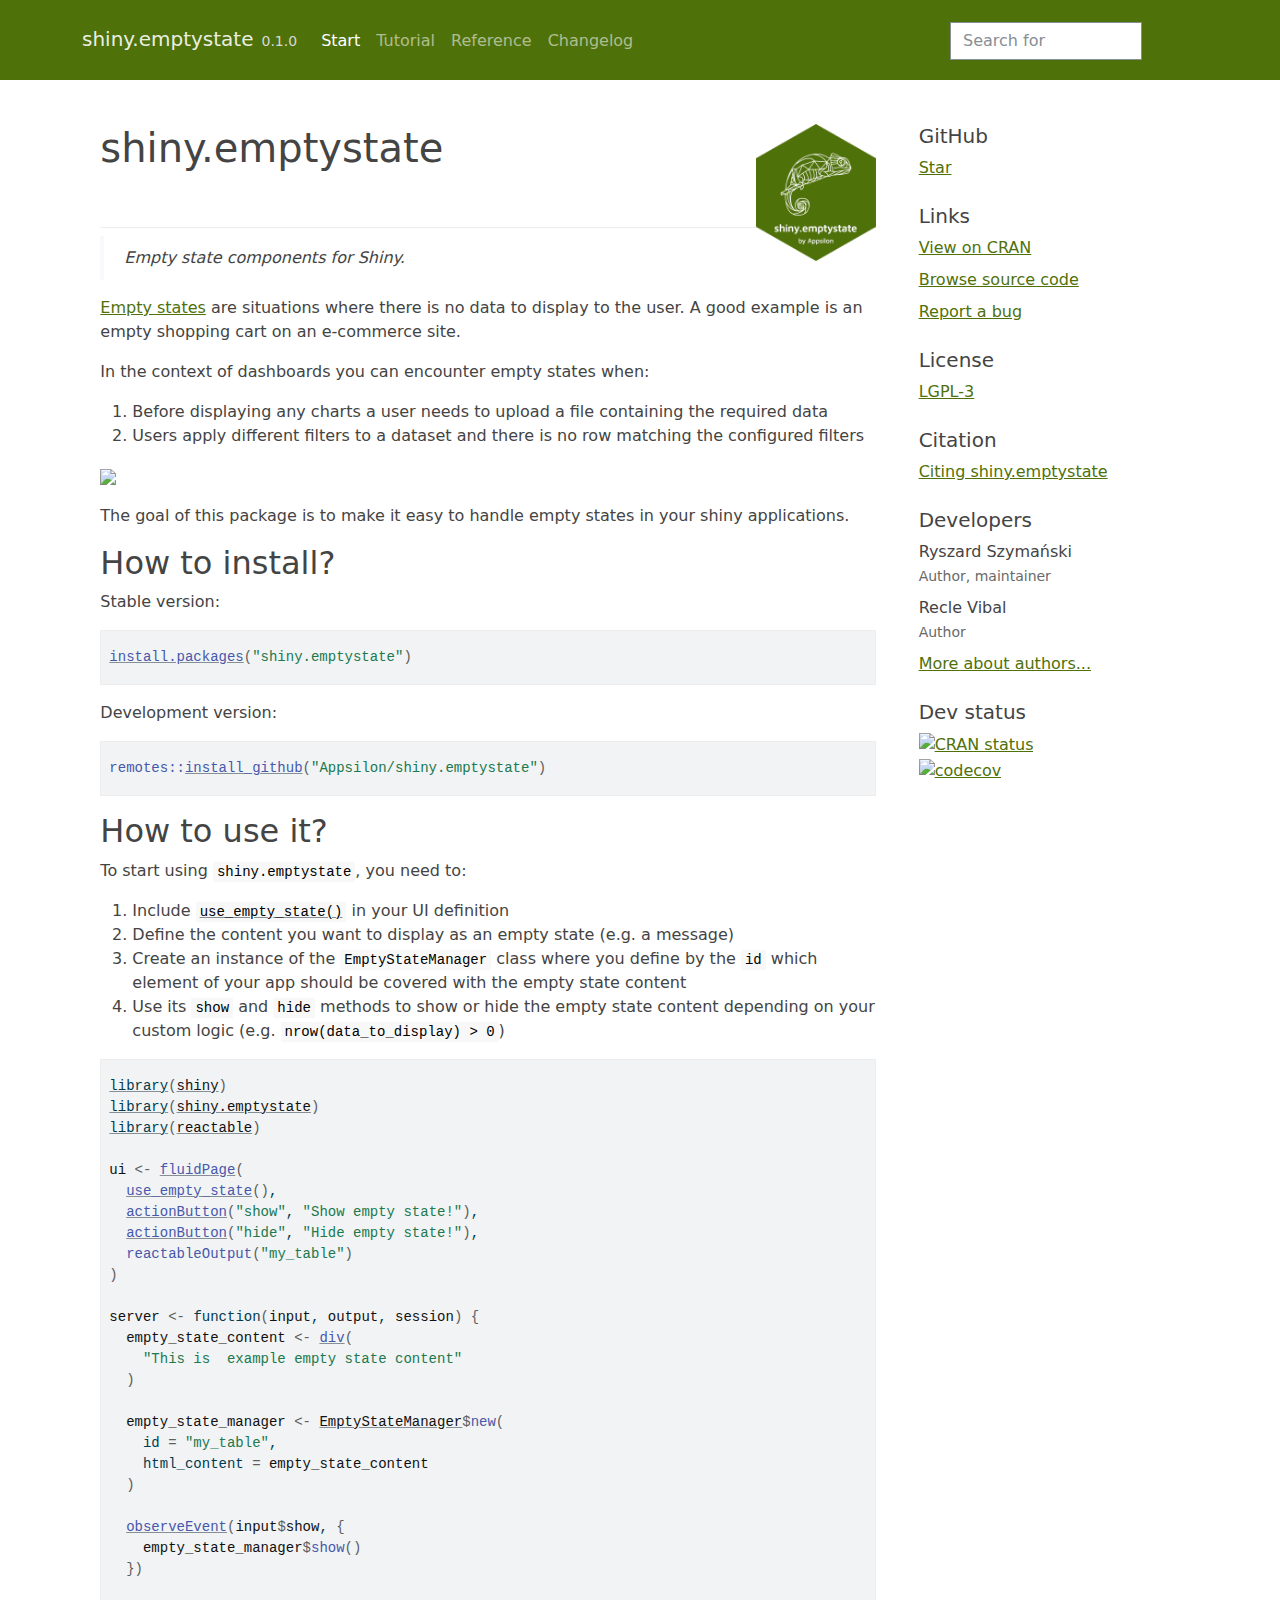
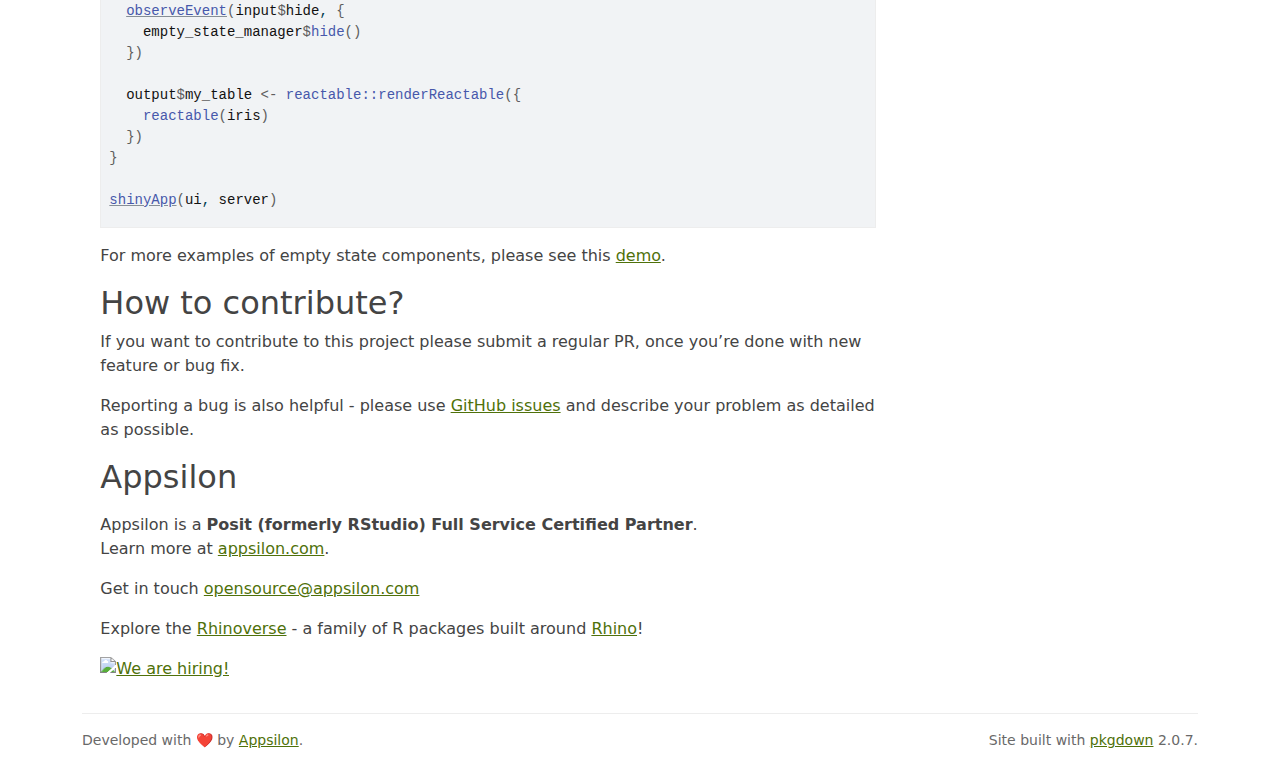
==== commit da70bac5: "Built site for shiny.emptystate: 0.1.0@6b5cf59" ====
--- a/index.html
+++ b/index.html
@@ -6,7 +6,7 @@
 <meta http-equiv="X-UA-Compatible" content="IE=edge">
 <meta name="viewport" content="width=device-width, initial-scale=1, shrink-to-fit=no">
 <meta name="description" content="
-    This package offers a comprehensive solution for managing empty states in Shiny applications.
+    Offers a comprehensive solution for managing empty states in Shiny applications.
     It provides tools to create both default and customizable components for scenarios where
     data is absent or doesn't match user-defined filters. The package prioritizes user experience,
     ensuring clarity and consistency even when data is not available to display.">
@@ -24,7 +24,7 @@
 <!-- bootstrap-toc --><script src="https://cdn.jsdelivr.net/gh/afeld/bootstrap-toc@v1.0.1/dist/bootstrap-toc.min.js" integrity="sha256-4veVQbu7//Lk5TSmc7YV48MxtMy98e26cf5MrgZYnwo=" crossorigin="anonymous"></script><!-- headroom.js --><script src="https://cdnjs.cloudflare.com/ajax/libs/headroom/0.11.0/headroom.min.js" integrity="sha256-AsUX4SJE1+yuDu5+mAVzJbuYNPHj/WroHuZ8Ir/CkE0=" crossorigin="anonymous"></script><script src="https://cdnjs.cloudflare.com/ajax/libs/headroom/0.11.0/jQuery.headroom.min.js" integrity="sha256-ZX/yNShbjqsohH1k95liqY9Gd8uOiE1S4vZc+9KQ1K4=" crossorigin="anonymous"></script><!-- clipboard.js --><script src="https://cdnjs.cloudflare.com/ajax/libs/clipboard.js/2.0.6/clipboard.min.js" integrity="sha256-inc5kl9MA1hkeYUt+EC3BhlIgyp/2jDIyBLS6k3UxPI=" crossorigin="anonymous"></script><!-- search --><script src="https://cdnjs.cloudflare.com/ajax/libs/fuse.js/6.4.6/fuse.js" integrity="sha512-zv6Ywkjyktsohkbp9bb45V6tEMoWhzFzXis+LrMehmJZZSys19Yxf1dopHx7WzIKxr5tK2dVcYmaCk2uqdjF4A==" crossorigin="anonymous"></script><script src="https://cdnjs.cloudflare.com/ajax/libs/autocomplete.js/0.38.0/autocomplete.jquery.min.js" integrity="sha512-GU9ayf+66Xx2TmpxqJpliWbT5PiGYxpaG8rfnBEk1LL8l1KGkRShhngwdXK1UgqhAzWpZHSiYPc09/NwDQIGyg==" crossorigin="anonymous"></script><script src="https://cdnjs.cloudflare.com/ajax/libs/mark.js/8.11.1/mark.min.js" integrity="sha512-5CYOlHXGh6QpOFA/TeTylKLWfB3ftPsde7AnmhuitiTX4K5SqCLBeKro6sPS8ilsz1Q4NRx3v8Ko2IBiszzdww==" crossorigin="anonymous"></script><!-- pkgdown --><script src="pkgdown.js"></script><link href="extra.css" rel="stylesheet">
 <meta property="og:title" content="Empty State Components for Shiny">
 <meta property="og:description" content="
-    This package offers a comprehensive solution for managing empty states in Shiny applications.
+    Offers a comprehensive solution for managing empty states in Shiny applications.
     It provides tools to create both default and customizable components for scenarios where
     data is absent or doesn't match user-defined filters. The package prioritizes user experience,
     ensuring clarity and consistency even when data is not available to display.">
@@ -84,6 +84,13 @@
     Reference
   </a>
 </li>
+<li class="nav-item">
+  <a class="nav-link" href="news/index.html">
+    <span class="fa fa-newspaper-o"></span>
+     
+    Changelog
+  </a>
+</li>
       </ul>
 <form class="form-inline my-2 my-lg-0" role="search">
         <input type="search" class="form-control me-sm-2" aria-label="Toggle navigation" name="search-input" data-search-index="search.json" id="search-input" placeholder="Search for" autocomplete="off">
@@ -137,7 +144,11 @@
 <div class="section level2">
 <h2 id="how-to-install">How to install?<a class="anchor" aria-label="anchor" href="#how-to-install"></a>
 </h2>
+<p>Stable version:</p>
 <div class="sourceCode" id="cb1"><pre class="downlit sourceCode r">
+<code class="sourceCode R"><span><span class="fu"><a href="https://rdrr.io/r/utils/install.packages.html" class="external-link">install.packages</a></span><span class="op">(</span><span class="st">"shiny.emptystate"</span><span class="op">)</span></span></code></pre></div>
+<p>Development version:</p>
+<div class="sourceCode" id="cb2"><pre class="downlit sourceCode r">
 <code class="sourceCode R"><span><span class="fu">remotes</span><span class="fu">::</span><span class="fu"><a href="https://remotes.r-lib.org/reference/install_github.html" class="external-link">install_github</a></span><span class="op">(</span><span class="st">"Appsilon/shiny.emptystate"</span><span class="op">)</span></span></code></pre></div>
 </div>
 <div class="section level2">
@@ -150,7 +161,7 @@
 <li>Create an instance of the <code>EmptyStateManager</code> class where you define by the <code>id</code> which element of your app should be covered with the empty state content</li>
 <li>Use its <code>show</code> and <code>hide</code> methods to show or hide the empty state content depending on your custom logic (e.g. <code>nrow(data_to_display) &gt; 0</code>)</li>
 </ol>
-<div class="sourceCode" id="cb2"><pre class="downlit sourceCode r">
+<div class="sourceCode" id="cb3"><pre class="downlit sourceCode r">
 <code class="sourceCode R"><span><span class="kw"><a href="https://rdrr.io/r/base/library.html" class="external-link">library</a></span><span class="op">(</span><span class="va"><a href="https://shiny.posit.co/" class="external-link">shiny</a></span><span class="op">)</span></span>
 <span><span class="kw"><a href="https://rdrr.io/r/base/library.html" class="external-link">library</a></span><span class="op">(</span><span class="va"><a href="https://appsilon.github.io/shiny.emptystate/">shiny.emptystate</a></span><span class="op">)</span></span>
 <span><span class="kw"><a href="https://rdrr.io/r/base/library.html" class="external-link">library</a></span><span class="op">(</span><span class="va"><a href="https://glin.github.io/reactable/" class="external-link">reactable</a></span><span class="op">)</span></span>
@@ -214,6 +225,7 @@
 <div class="links">
 <h2 data-toc-skip>Links</h2>
 <ul class="list-unstyled">
+<li><a href="https://cloud.r-project.org/package=shiny.emptystate" class="external-link">View on CRAN</a></li>
 <li><a href="https://github.com/Appsilon/shiny.emptystate/" class="external-link">Browse source code</a></li>
 <li><a href="https://github.com/Appsilon/shiny.emptystate/issues" class="external-link">Report a bug</a></li>
 </ul>
@@ -246,6 +258,7 @@
 <div class="dev-status">
 <h2 data-toc-skip>Dev status</h2>
 <ul class="list-unstyled">
+<li><a href="https://cran.r-project.org/package=shiny.emptystate" class="external-link"><img src="https://www.r-pkg.org/badges/version/shiny.emptystate" alt="CRAN status"></a></li>
 <li><a href="https://app.codecov.io/gh/Appsilon/shiny.emptystate/" class="external-link"><img src="https://codecov.io/gh/Appsilon/shiny.emptystate/branch/main/graph/badge.svg" alt="codecov"></a></li>
 </ul>
 </div>
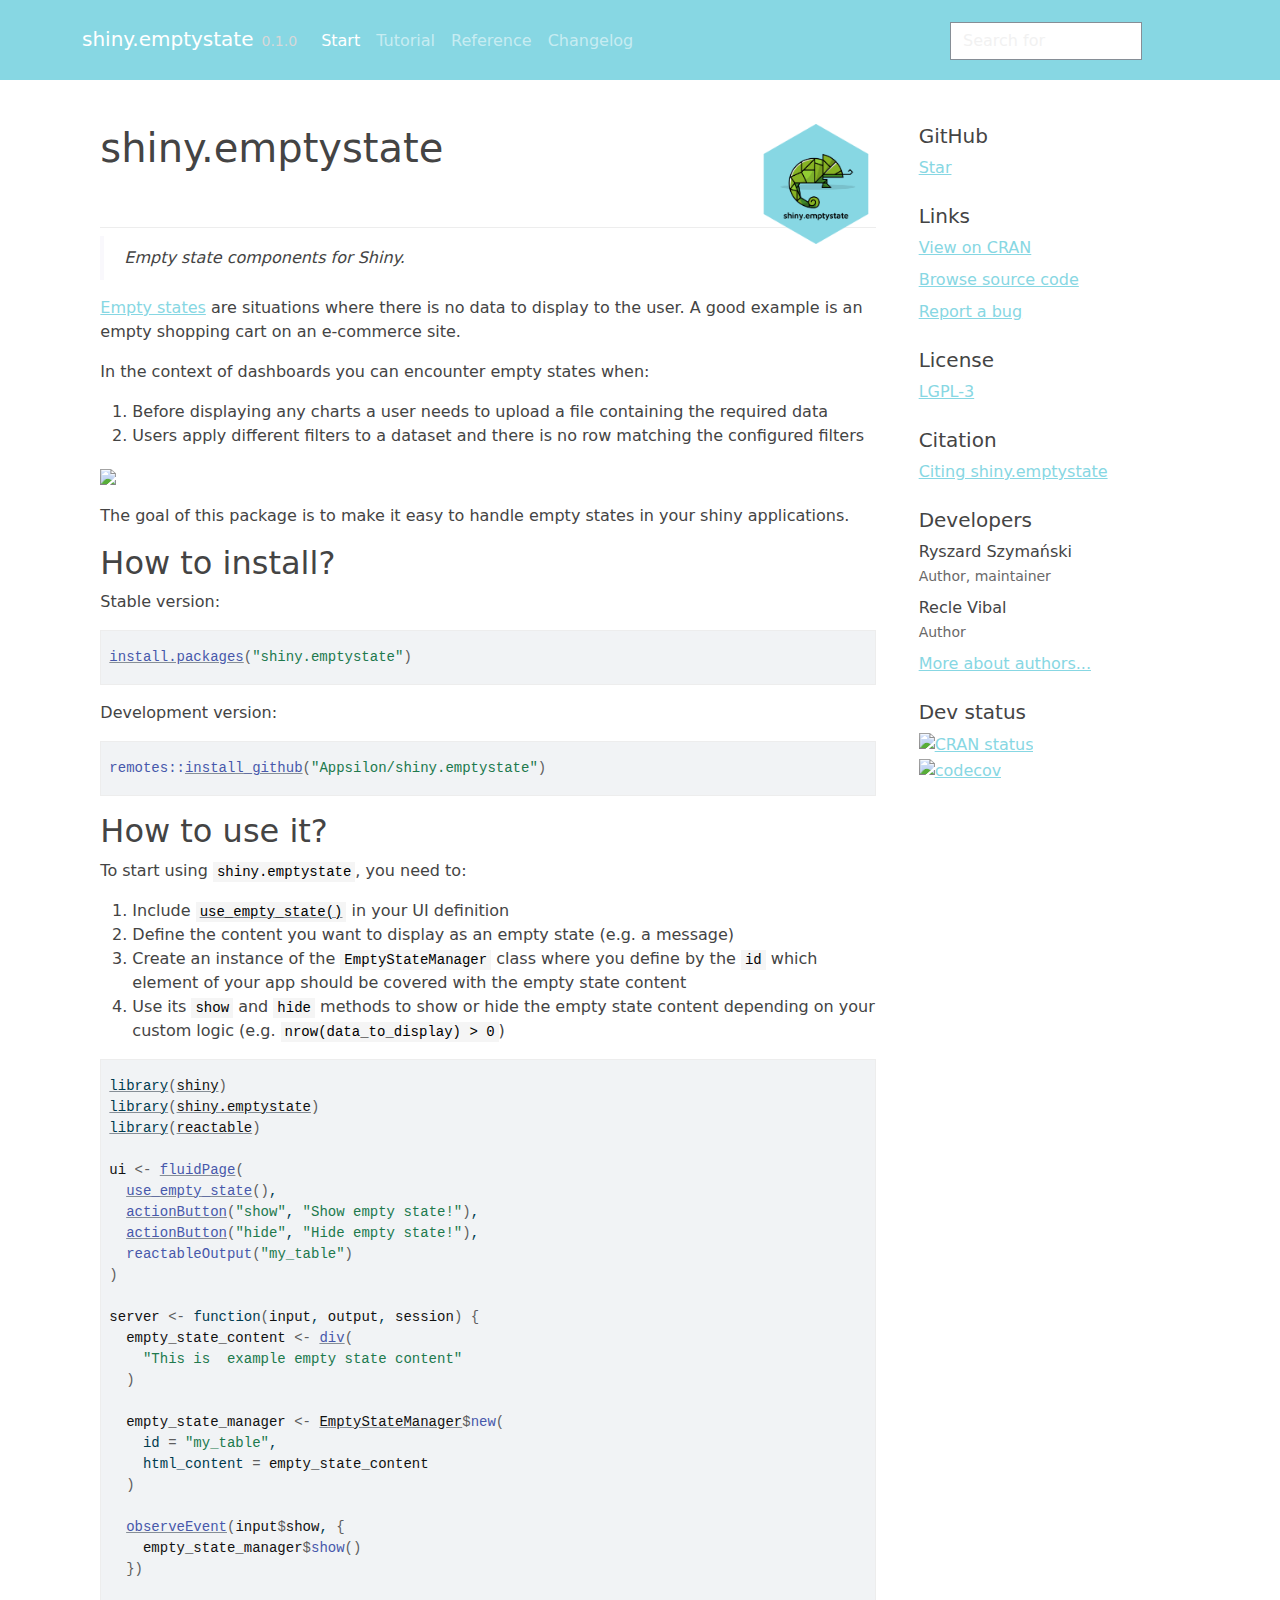
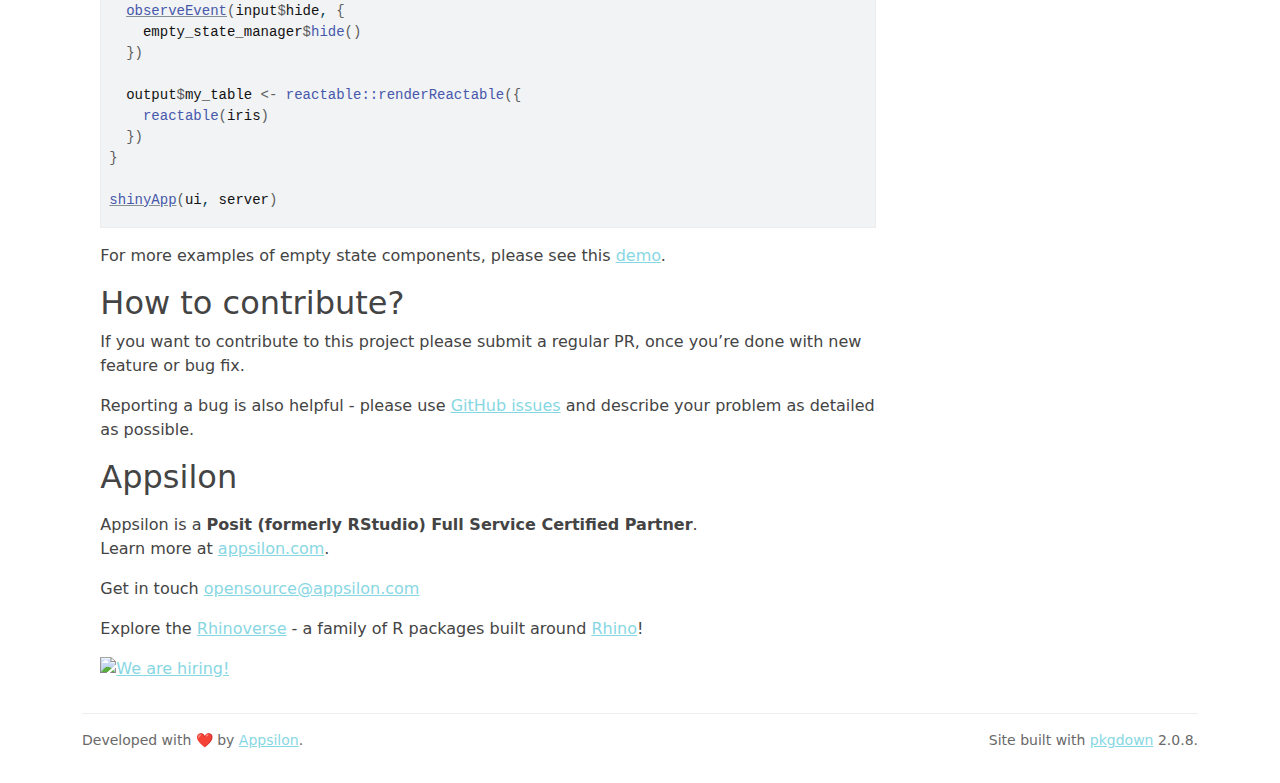
==== commit 7d1b265b: "cli-154-206" ====
--- a/index.html
+++ b/index.html
@@ -5,11 +5,7 @@
 <meta charset="utf-8">
 <meta http-equiv="X-UA-Compatible" content="IE=edge">
 <meta name="viewport" content="width=device-width, initial-scale=1, shrink-to-fit=no">
-<meta name="description" content="
-    Offers a comprehensive solution for managing empty states in Shiny applications.
-    It provides tools to create both default and customizable components for scenarios where
-    data is absent or doesn't match user-defined filters. The package prioritizes user experience,
-    ensuring clarity and consistency even when data is not available to display.">
+<meta name="description" content="Offers a comprehensive solution for managing empty states in Shiny applications. It provides tools to create both default and customizable components for scenarios where data is absent or doesn't match user-defined filters. The package prioritizes user experience, ensuring clarity and consistency even when data is not available to display.">
 <title>Empty State Components for Shiny • shiny.emptystate</title>
 <!-- favicons --><link rel="icon" type="image/png" sizes="16x16" href="favicon-16x16.png">
 <link rel="icon" type="image/png" sizes="32x32" href="favicon-32x32.png">
@@ -18,16 +14,12 @@
 <link rel="apple-touch-icon" type="image/png" sizes="76x76" href="apple-touch-icon-76x76.png">
 <link rel="apple-touch-icon" type="image/png" sizes="60x60" href="apple-touch-icon-60x60.png">
 <script src="deps/jquery-3.6.0/jquery-3.6.0.min.js"></script><meta name="viewport" content="width=device-width, initial-scale=1, shrink-to-fit=no">
-<link href="deps/bootstrap-5.2.2/bootstrap.min.css" rel="stylesheet">
-<script src="deps/bootstrap-5.2.2/bootstrap.bundle.min.js"></script><!-- Font Awesome icons --><link rel="stylesheet" href="https://cdnjs.cloudflare.com/ajax/libs/font-awesome/5.12.1/css/all.min.css" integrity="sha256-mmgLkCYLUQbXn0B1SRqzHar6dCnv9oZFPEC1g1cwlkk=" crossorigin="anonymous">
+<link href="deps/bootstrap-5.3.1/bootstrap.min.css" rel="stylesheet">
+<script src="deps/bootstrap-5.3.1/bootstrap.bundle.min.js"></script><!-- Font Awesome icons --><link rel="stylesheet" href="https://cdnjs.cloudflare.com/ajax/libs/font-awesome/5.12.1/css/all.min.css" integrity="sha256-mmgLkCYLUQbXn0B1SRqzHar6dCnv9oZFPEC1g1cwlkk=" crossorigin="anonymous">
 <link rel="stylesheet" href="https://cdnjs.cloudflare.com/ajax/libs/font-awesome/5.12.1/css/v4-shims.min.css" integrity="sha256-wZjR52fzng1pJHwx4aV2AO3yyTOXrcDW7jBpJtTwVxw=" crossorigin="anonymous">
 <!-- bootstrap-toc --><script src="https://cdn.jsdelivr.net/gh/afeld/bootstrap-toc@v1.0.1/dist/bootstrap-toc.min.js" integrity="sha256-4veVQbu7//Lk5TSmc7YV48MxtMy98e26cf5MrgZYnwo=" crossorigin="anonymous"></script><!-- headroom.js --><script src="https://cdnjs.cloudflare.com/ajax/libs/headroom/0.11.0/headroom.min.js" integrity="sha256-AsUX4SJE1+yuDu5+mAVzJbuYNPHj/WroHuZ8Ir/CkE0=" crossorigin="anonymous"></script><script src="https://cdnjs.cloudflare.com/ajax/libs/headroom/0.11.0/jQuery.headroom.min.js" integrity="sha256-ZX/yNShbjqsohH1k95liqY9Gd8uOiE1S4vZc+9KQ1K4=" crossorigin="anonymous"></script><!-- clipboard.js --><script src="https://cdnjs.cloudflare.com/ajax/libs/clipboard.js/2.0.6/clipboard.min.js" integrity="sha256-inc5kl9MA1hkeYUt+EC3BhlIgyp/2jDIyBLS6k3UxPI=" crossorigin="anonymous"></script><!-- search --><script src="https://cdnjs.cloudflare.com/ajax/libs/fuse.js/6.4.6/fuse.js" integrity="sha512-zv6Ywkjyktsohkbp9bb45V6tEMoWhzFzXis+LrMehmJZZSys19Yxf1dopHx7WzIKxr5tK2dVcYmaCk2uqdjF4A==" crossorigin="anonymous"></script><script src="https://cdnjs.cloudflare.com/ajax/libs/autocomplete.js/0.38.0/autocomplete.jquery.min.js" integrity="sha512-GU9ayf+66Xx2TmpxqJpliWbT5PiGYxpaG8rfnBEk1LL8l1KGkRShhngwdXK1UgqhAzWpZHSiYPc09/NwDQIGyg==" crossorigin="anonymous"></script><script src="https://cdnjs.cloudflare.com/ajax/libs/mark.js/8.11.1/mark.min.js" integrity="sha512-5CYOlHXGh6QpOFA/TeTylKLWfB3ftPsde7AnmhuitiTX4K5SqCLBeKro6sPS8ilsz1Q4NRx3v8Ko2IBiszzdww==" crossorigin="anonymous"></script><!-- pkgdown --><script src="pkgdown.js"></script><link href="extra.css" rel="stylesheet">
 <meta property="og:title" content="Empty State Components for Shiny">
-<meta property="og:description" content="
-    Offers a comprehensive solution for managing empty states in Shiny applications.
-    It provides tools to create both default and customizable components for scenarios where
-    data is absent or doesn't match user-defined filters. The package prioritizes user experience,
-    ensuring clarity and consistency even when data is not available to display.">
+<meta property="og:description" content="Offers a comprehensive solution for managing empty states in Shiny applications. It provides tools to create both default and customizable components for scenarios where data is absent or doesn't match user-defined filters. The package prioritizes user experience, ensuring clarity and consistency even when data is not available to display.">
 <meta property="og:image" content="https://appsilon.github.io/shiny.emptystate/logo.png">
 <!-- mathjax --><script src="https://cdnjs.cloudflare.com/ajax/libs/mathjax/2.7.5/MathJax.js" integrity="sha256-nvJJv9wWKEm88qvoQl9ekL2J+k/RWIsaSScxxlsrv8k=" crossorigin="anonymous"></script><script src="https://cdnjs.cloudflare.com/ajax/libs/mathjax/2.7.5/config/TeX-AMS-MML_HTMLorMML.js" integrity="sha256-84DKXVJXs0/F8OTMzX4UR909+jtl4G7SPypPavF+GfA=" crossorigin="anonymous"></script><!--[if lt IE 9]>
 <script src="https://oss.maxcdn.com/html5shiv/3.7.3/html5shiv.min.js"></script>
@@ -49,7 +41,7 @@
     <a href="#main" class="visually-hidden-focusable">Skip to contents</a>
     
 
-    <nav class="navbar fixed-top navbar-dark navbar-expand-lg bg-primary"><div class="container">
+    <nav class="navbar fixed-top navbar-dark navbar-expand-lg bg-primary" data-bs-theme="dark"><div class="container">
     
     <a class="navbar-brand me-2" href="index.html">shiny.emptystate</a>
 
@@ -274,7 +266,7 @@
 
 <div class="pkgdown-footer-right">
   <p></p>
-<p>Site built with <a href="https://pkgdown.r-lib.org/" class="external-link">pkgdown</a> 2.0.7.</p>
+<p>Site built with <a href="https://pkgdown.r-lib.org/" class="external-link">pkgdown</a> 2.0.8.</p>
 </div>
 
     </footer>
--- a/extra.css
+++ b/extra.css
@@ -1,5 +1,5 @@
 :root {
-  --primary-color: #4F710A;
+  --primary-color: #87D7E3;
 }
 
 .navbar {
